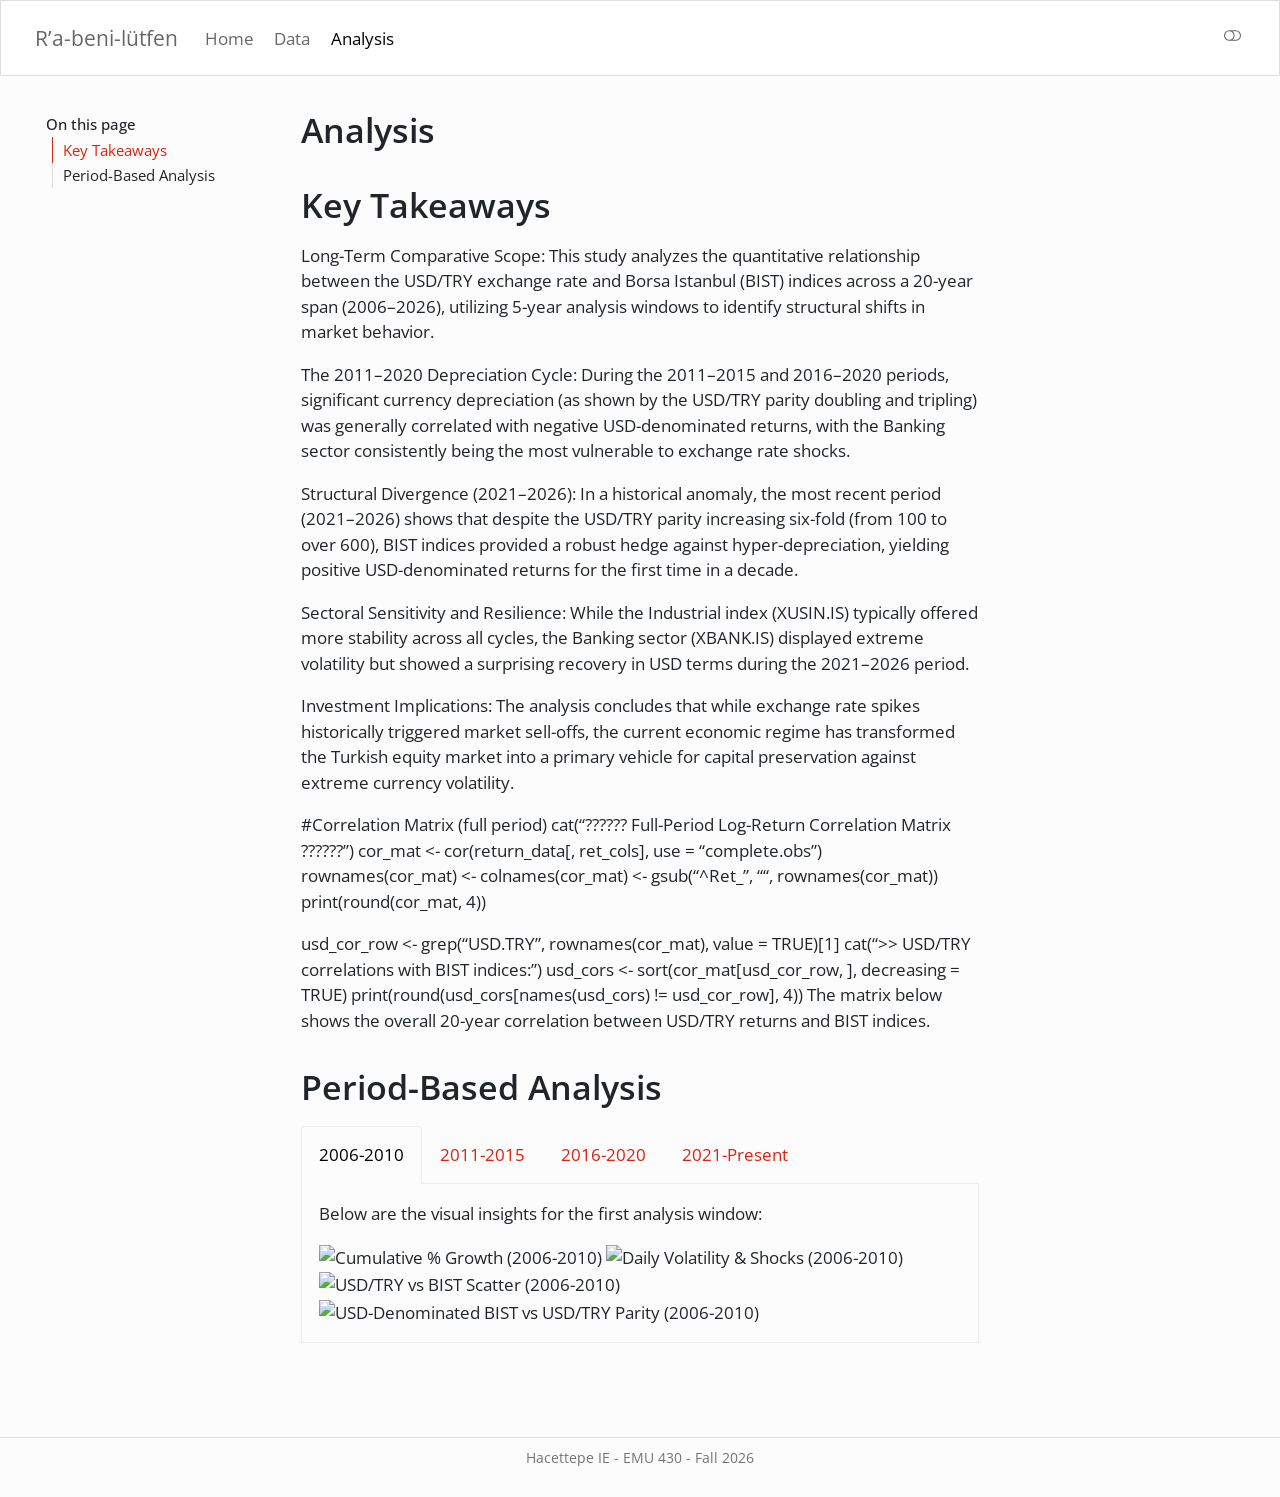
==== docs/analysis.html @ f3be480e "submit ." ====
<!DOCTYPE html>
<html xmlns="http://www.w3.org/1999/xhtml" lang="en" xml:lang="en"><head>

<meta charset="utf-8">
<meta name="generator" content="quarto-1.8.25">

<meta name="viewport" content="width=device-width, initial-scale=1.0, user-scalable=yes">


<title>Analysis – R’a-beni-lütfen</title>
<style>
code{white-space: pre-wrap;}
span.smallcaps{font-variant: small-caps;}
div.columns{display: flex; gap: min(4vw, 1.5em);}
div.column{flex: auto; overflow-x: auto;}
div.hanging-indent{margin-left: 1.5em; text-indent: -1.5em;}
ul.task-list{list-style: none;}
ul.task-list li input[type="checkbox"] {
  width: 0.8em;
  margin: 0 0.8em 0.2em -1em; /* quarto-specific, see https://github.com/quarto-dev/quarto-cli/issues/4556 */ 
  vertical-align: middle;
}
</style>


<script src="site_libs/quarto-nav/quarto-nav.js"></script>
<script src="site_libs/quarto-nav/headroom.min.js"></script>
<script src="site_libs/clipboard/clipboard.min.js"></script>
<script src="site_libs/quarto-search/autocomplete.umd.js"></script>
<script src="site_libs/quarto-search/fuse.min.js"></script>
<script src="site_libs/quarto-search/quarto-search.js"></script>
<meta name="quarto:offset" content="./">
<script src="site_libs/quarto-html/quarto.js" type="module"></script>
<script src="site_libs/quarto-html/tabsets/tabsets.js" type="module"></script>
<script src="site_libs/quarto-html/axe/axe-check.js" type="module"></script>
<script src="site_libs/quarto-html/popper.min.js"></script>
<script src="site_libs/quarto-html/tippy.umd.min.js"></script>
<script src="site_libs/quarto-html/anchor.min.js"></script>
<link href="site_libs/quarto-html/tippy.css" rel="stylesheet">
<link href="site_libs/quarto-html/quarto-syntax-highlighting-7b89279ff1a6dce999919e0e67d4d9ec.css" rel="stylesheet" class="quarto-color-scheme" id="quarto-text-highlighting-styles">
<link href="site_libs/quarto-html/quarto-syntax-highlighting-dark-707d8167ce6003fca903bfe2be84ab7f.css" rel="stylesheet" class="quarto-color-scheme quarto-color-alternate" id="quarto-text-highlighting-styles">
<link href="site_libs/quarto-html/quarto-syntax-highlighting-7b89279ff1a6dce999919e0e67d4d9ec.css" rel="stylesheet" class="quarto-color-scheme-extra" id="quarto-text-highlighting-styles">
<script src="site_libs/bootstrap/bootstrap.min.js"></script>
<link href="site_libs/bootstrap/bootstrap-icons.css" rel="stylesheet">
<link href="site_libs/bootstrap/bootstrap-efd550d059c3056e63f96aae7042573d.min.css" rel="stylesheet" append-hash="true" class="quarto-color-scheme" id="quarto-bootstrap" data-mode="light">
<link href="site_libs/bootstrap/bootstrap-dark-75ae4f7dcf7d7e516398785a81facc42.min.css" rel="stylesheet" append-hash="true" class="quarto-color-scheme quarto-color-alternate" id="quarto-bootstrap" data-mode="dark">
<link href="site_libs/bootstrap/bootstrap-efd550d059c3056e63f96aae7042573d.min.css" rel="stylesheet" append-hash="true" class="quarto-color-scheme-extra" id="quarto-bootstrap" data-mode="light">
<script id="quarto-search-options" type="application/json">{
  "location": "navbar",
  "copy-button": false,
  "collapse-after": 3,
  "panel-placement": "end",
  "type": "overlay",
  "limit": 50,
  "keyboard-shortcut": [
    "f",
    "/",
    "s"
  ],
  "show-item-context": false,
  "language": {
    "search-no-results-text": "No results",
    "search-matching-documents-text": "matching documents",
    "search-copy-link-title": "Copy link to search",
    "search-hide-matches-text": "Hide additional matches",
    "search-more-match-text": "more match in this document",
    "search-more-matches-text": "more matches in this document",
    "search-clear-button-title": "Clear",
    "search-text-placeholder": "",
    "search-detached-cancel-button-title": "Cancel",
    "search-submit-button-title": "Submit",
    "search-label": "Search"
  }
}</script>


<link rel="stylesheet" href="styles.css">
</head>

<body class="floating nav-fixed quarto-light"><script id="quarto-html-before-body" type="application/javascript">
    const toggleBodyColorMode = (bsSheetEl) => {
      const mode = bsSheetEl.getAttribute("data-mode");
      const bodyEl = window.document.querySelector("body");
      if (mode === "dark") {
        bodyEl.classList.add("quarto-dark");
        bodyEl.classList.remove("quarto-light");
      } else {
        bodyEl.classList.add("quarto-light");
        bodyEl.classList.remove("quarto-dark");
      }
    }
    const toggleBodyColorPrimary = () => {
      const bsSheetEl = window.document.querySelector("link#quarto-bootstrap:not([rel=disabled-stylesheet])");
      if (bsSheetEl) {
        toggleBodyColorMode(bsSheetEl);
      }
    }
    const setColorSchemeToggle = (alternate) => {
      const toggles = window.document.querySelectorAll('.quarto-color-scheme-toggle');
      for (let i=0; i < toggles.length; i++) {
        const toggle = toggles[i];
        if (toggle) {
          if (alternate) {
            toggle.classList.add("alternate");
          } else {
            toggle.classList.remove("alternate");
          }
        }
      }
    };
    const toggleColorMode = (alternate) => {
      // Switch the stylesheets
      const primaryStylesheets = window.document.querySelectorAll('link.quarto-color-scheme:not(.quarto-color-alternate)');
      const alternateStylesheets = window.document.querySelectorAll('link.quarto-color-scheme.quarto-color-alternate');
      manageTransitions('#quarto-margin-sidebar .nav-link', false);
      if (alternate) {
        // note: dark is layered on light, we don't disable primary!
        enableStylesheet(alternateStylesheets);
        for (const sheetNode of alternateStylesheets) {
          if (sheetNode.id === "quarto-bootstrap") {
            toggleBodyColorMode(sheetNode);
          }
        }
      } else {
        disableStylesheet(alternateStylesheets);
        enableStylesheet(primaryStylesheets)
        toggleBodyColorPrimary();
      }
      manageTransitions('#quarto-margin-sidebar .nav-link', true);
      // Switch the toggles
      setColorSchemeToggle(alternate)
      // Hack to workaround the fact that safari doesn't
      // properly recolor the scrollbar when toggling (#1455)
      if (navigator.userAgent.indexOf('Safari') > 0 && navigator.userAgent.indexOf('Chrome') == -1) {
        manageTransitions("body", false);
        window.scrollTo(0, 1);
        setTimeout(() => {
          window.scrollTo(0, 0);
          manageTransitions("body", true);
        }, 40);
      }
    }
    const disableStylesheet = (stylesheets) => {
      for (let i=0; i < stylesheets.length; i++) {
        const stylesheet = stylesheets[i];
        stylesheet.rel = 'disabled-stylesheet';
      }
    }
    const enableStylesheet = (stylesheets) => {
      for (let i=0; i < stylesheets.length; i++) {
        const stylesheet = stylesheets[i];
        if(stylesheet.rel !== 'stylesheet') { // for Chrome, which will still FOUC without this check
          stylesheet.rel = 'stylesheet';
        }
      }
    }
    const manageTransitions = (selector, allowTransitions) => {
      const els = window.document.querySelectorAll(selector);
      for (let i=0; i < els.length; i++) {
        const el = els[i];
        if (allowTransitions) {
          el.classList.remove('notransition');
        } else {
          el.classList.add('notransition');
        }
      }
    }
    const isFileUrl = () => {
      return window.location.protocol === 'file:';
    }
    const hasAlternateSentinel = () => {
      let styleSentinel = getColorSchemeSentinel();
      if (styleSentinel !== null) {
        return styleSentinel === "alternate";
      } else {
        return false;
      }
    }
    const setStyleSentinel = (alternate) => {
      const value = alternate ? "alternate" : "default";
      if (!isFileUrl()) {
        window.localStorage.setItem("quarto-color-scheme", value);
      } else {
        localAlternateSentinel = value;
      }
    }
    const getColorSchemeSentinel = () => {
      if (!isFileUrl()) {
        const storageValue = window.localStorage.getItem("quarto-color-scheme");
        return storageValue != null ? storageValue : localAlternateSentinel;
      } else {
        return localAlternateSentinel;
      }
    }
    const toggleGiscusIfUsed = (isAlternate, darkModeDefault) => {
      const baseTheme = document.querySelector('#giscus-base-theme')?.value ?? 'light';
      const alternateTheme = document.querySelector('#giscus-alt-theme')?.value ?? 'dark';
      let newTheme = '';
      if(authorPrefersDark) {
        newTheme = isAlternate ? baseTheme : alternateTheme;
      } else {
        newTheme = isAlternate ? alternateTheme : baseTheme;
      }
      const changeGiscusTheme = () => {
        // From: https://github.com/giscus/giscus/issues/336
        const sendMessage = (message) => {
          const iframe = document.querySelector('iframe.giscus-frame');
          if (!iframe) return;
          iframe.contentWindow.postMessage({ giscus: message }, 'https://giscus.app');
        }
        sendMessage({
          setConfig: {
            theme: newTheme
          }
        });
      }
      const isGiscussLoaded = window.document.querySelector('iframe.giscus-frame') !== null;
      if (isGiscussLoaded) {
        changeGiscusTheme();
      }
    };
    const authorPrefersDark = false;
    const darkModeDefault = authorPrefersDark;
      document.querySelector('link#quarto-text-highlighting-styles.quarto-color-scheme-extra').rel = 'disabled-stylesheet';
      document.querySelector('link#quarto-bootstrap.quarto-color-scheme-extra').rel = 'disabled-stylesheet';
    let localAlternateSentinel = darkModeDefault ? 'alternate' : 'default';
    // Dark / light mode switch
    window.quartoToggleColorScheme = () => {
      // Read the current dark / light value
      let toAlternate = !hasAlternateSentinel();
      toggleColorMode(toAlternate);
      setStyleSentinel(toAlternate);
      toggleGiscusIfUsed(toAlternate, darkModeDefault);
      window.dispatchEvent(new Event('resize'));
    };
    // Switch to dark mode if need be
    if (hasAlternateSentinel()) {
      toggleColorMode(true);
    } else {
      toggleColorMode(false);
    }
  </script>

<div id="quarto-search-results"></div>
  <header id="quarto-header" class="headroom fixed-top">
    <nav class="navbar navbar-expand-lg " data-bs-theme="dark">
      <div class="navbar-container container-fluid">
      <div class="navbar-brand-container mx-auto">
    <a href="./index.html" class="navbar-brand navbar-brand-logo">
    </a>
    <a class="navbar-brand" href="./index.html">
    <span class="navbar-title">R’a-beni-lütfen</span>
    </a>
  </div>
            <div id="quarto-search" class="" title="Search"></div>
          <button class="navbar-toggler" type="button" data-bs-toggle="collapse" data-bs-target="#navbarCollapse" aria-controls="navbarCollapse" role="menu" aria-expanded="false" aria-label="Toggle navigation" onclick="if (window.quartoToggleHeadroom) { window.quartoToggleHeadroom(); }">
  <span class="navbar-toggler-icon"></span>
</button>
          <div class="collapse navbar-collapse" id="navbarCollapse">
            <ul class="navbar-nav navbar-nav-scroll me-auto">
  <li class="nav-item">
    <a class="nav-link" href="./index.html"> 
<span class="menu-text">Home</span></a>
  </li>  
  <li class="nav-item">
    <a class="nav-link" href="./data.html"> 
<span class="menu-text">Data</span></a>
  </li>  
  <li class="nav-item">
    <a class="nav-link active" href="./analysis.html" aria-current="page"> 
<span class="menu-text">Analysis</span></a>
  </li>  
</ul>
          </div> <!-- /navcollapse -->
            <div class="quarto-navbar-tools">
    <a href="https://github.com/emu-hacettepe-analytics/emu430-fall2024-team-r-a-beni-lutfen" title="" class="quarto-navigation-tool px-1" aria-label=""><i class="bi bi-github"></i></a>
  <a href="" class="quarto-color-scheme-toggle quarto-navigation-tool  px-1" onclick="window.quartoToggleColorScheme(); return false;" title="Toggle dark mode"><i class="bi"></i></a>
</div>
      </div> <!-- /container-fluid -->
    </nav>
</header>
<!-- content -->
<div id="quarto-content" class="quarto-container page-columns page-rows-contents page-layout-article page-navbar">
<!-- sidebar -->
  <nav id="quarto-sidebar" class="sidebar collapse collapse-horizontal quarto-sidebar-collapse-item sidebar-navigation floating overflow-auto">
    <nav id="TOC" role="doc-toc" class="toc-active">
    <h2 id="toc-title">On this page</h2>
   
  <ul>
  <li><a href="#key-takeaways" id="toc-key-takeaways" class="nav-link active" data-scroll-target="#key-takeaways">Key Takeaways</a></li>
  <li><a href="#period-based-analysis" id="toc-period-based-analysis" class="nav-link" data-scroll-target="#period-based-analysis">Period-Based Analysis</a></li>
  </ul>
</nav>
</nav>
<div id="quarto-sidebar-glass" class="quarto-sidebar-collapse-item" data-bs-toggle="collapse" data-bs-target=".quarto-sidebar-collapse-item"></div>
<!-- margin-sidebar -->
    <div id="quarto-margin-sidebar" class="sidebar margin-sidebar zindex-bottom">
    </div>
<!-- main -->
<main class="content" id="quarto-document-content">


<header id="title-block-header" class="quarto-title-block default">
<div class="quarto-title">
<h1 class="title">Analysis</h1>
</div>



<div class="quarto-title-meta">

    
  
    
  </div>
  


</header>


<section id="key-takeaways" class="level1">
<h1>Key Takeaways</h1>
<p>Long-Term Comparative Scope: This study analyzes the quantitative relationship between the USD/TRY exchange rate and Borsa Istanbul (BIST) indices across a 20-year span (2006–2026), utilizing 5-year analysis windows to identify structural shifts in market behavior.</p>
<p>The 2011–2020 Depreciation Cycle: During the 2011–2015 and 2016–2020 periods, significant currency depreciation (as shown by the USD/TRY parity doubling and tripling) was generally correlated with negative USD-denominated returns, with the Banking sector consistently being the most vulnerable to exchange rate shocks.</p>
<p>Structural Divergence (2021–2026): In a historical anomaly, the most recent period (2021–2026) shows that despite the USD/TRY parity increasing six-fold (from 100 to over 600), BIST indices provided a robust hedge against hyper-depreciation, yielding positive USD-denominated returns for the first time in a decade.</p>
<p>Sectoral Sensitivity and Resilience: While the Industrial index (XUSIN.IS) typically offered more stability across all cycles, the Banking sector (XBANK.IS) displayed extreme volatility but showed a surprising recovery in USD terms during the 2021–2026 period.</p>
<p>Investment Implications: The analysis concludes that while exchange rate spikes historically triggered market sell-offs, the current economic regime has transformed the Turkish equity market into a primary vehicle for capital preservation against extreme currency volatility.</p>
<p>#Correlation Matrix (full period) cat(“?????? Full-Period Log-Return Correlation Matrix ??????”) cor_mat &lt;- cor(return_data[, ret_cols], use = “complete.obs”) rownames(cor_mat) &lt;- colnames(cor_mat) &lt;- gsub(“^Ret_”, ““, rownames(cor_mat)) print(round(cor_mat, 4))</p>
<p>usd_cor_row &lt;- grep(“USD.TRY”, rownames(cor_mat), value = TRUE)[1] cat(“&gt;&gt; USD/TRY correlations with BIST indices:”) usd_cors &lt;- sort(cor_mat[usd_cor_row, ], decreasing = TRUE) print(round(usd_cors[names(usd_cors) != usd_cor_row], 4)) The matrix below shows the overall 20-year correlation between USD/TRY returns and BIST indices.</p>
</section>
<section id="period-based-analysis" class="level1">
<h1>Period-Based Analysis</h1>
<div class="tabset-margin-container"></div><div class="panel-tabset">
<ul class="nav nav-tabs" role="tablist"><li class="nav-item" role="presentation"><a class="nav-link active" id="tabset-1-1-tab" data-bs-toggle="tab" data-bs-target="#tabset-1-1" role="tab" aria-controls="tabset-1-1" aria-selected="true" href="">2006-2010</a></li><li class="nav-item" role="presentation"><a class="nav-link" id="tabset-1-2-tab" data-bs-toggle="tab" data-bs-target="#tabset-1-2" role="tab" aria-controls="tabset-1-2" aria-selected="false" href="">2011-2015</a></li><li class="nav-item" role="presentation"><a class="nav-link" id="tabset-1-3-tab" data-bs-toggle="tab" data-bs-target="#tabset-1-3" role="tab" aria-controls="tabset-1-3" aria-selected="false" href="">2016-2020</a></li><li class="nav-item" role="presentation"><a class="nav-link" id="tabset-1-4-tab" data-bs-toggle="tab" data-bs-target="#tabset-1-4" role="tab" aria-controls="tabset-1-4" aria-selected="false" href="">2021-Present</a></li></ul>
<div class="tab-content">
<div id="tabset-1-1" class="tab-pane active" role="tabpanel" aria-labelledby="tabset-1-1-tab">
<p>Below are the visual insights for the first analysis window:</p>
<p><img src="grafik1.png" class="img-fluid" alt="Cumulative % Growth (2006-2010)"> <img src="grafik2.png" class="img-fluid" alt="Daily Volatility &amp; Shocks (2006-2010)"> <img src="grafik3.png" class="img-fluid" alt="USD/TRY vs BIST Scatter (2006-2010)"> <img src="grafik4.png" class="img-fluid" alt="USD-Denominated BIST vs USD/TRY Parity (2006-2010)"></p>
</div>
<div id="tabset-1-2" class="tab-pane" role="tabpanel" aria-labelledby="tabset-1-2-tab">
<p>Analysis of the second 5-year period:</p>
<p><img src="grafik5.png" class="img-fluid" alt="Cumulative % Growth (2011-2015)"> <img src="grafik6.png" class="img-fluid" alt="Daily Volatility &amp; Shocks (2011-2015)"> <img src="grafik7.png" class="img-fluid" alt="USD/TRY vs BIST Scatter (2011-2015)"> <img src="grafik8.png" class="img-fluid" alt="USD-Denominated BIST vs USD/TRY Parity (2011-2015)"></p>
</div>
<div id="tabset-1-3" class="tab-pane" role="tabpanel" aria-labelledby="tabset-1-3-tab">
<p>Market dynamics during the currency shocks of late 2010s:</p>
<p><img src="grafik9.png" class="img-fluid" alt="Cumulative % Growth (2016-2020)"> <img src="grafik10.png" class="img-fluid" alt="Daily Volatility &amp; Shocks (2016-2020)"> <img src="grafik11.png" class="img-fluid" alt="USD/TRY vs BIST Scatter (2016-2020)"> <img src="grafik12.png" class="img-fluid" alt="USD-Denominated BIST vs USD/TRY Parity (2016-2020)"></p>
</div>
<div id="tabset-1-4" class="tab-pane" role="tabpanel" aria-labelledby="tabset-1-4-tab">
<p>Recent structural shifts and capital preservation trends:</p>
<p><img src="grafik13.png" class="img-fluid" alt="Cumulative % Growth (2021-2026)"> <img src="grafik14.png" class="img-fluid" alt="Daily Volatility &amp; Shocks (2021-2026)"> <img src="grafik15.png" class="img-fluid" alt="USD/TRY vs BIST Scatter (2021-2026)"> <img src="grafik16.png" class="img-fluid" alt="USD-Denominated BIST vs USD/TRY Parity (2021-2026)"></p>
</div>
</div>
</div>


</section>

<a onclick="window.scrollTo(0, 0); return false;" role="button" id="quarto-back-to-top"><i class="bi bi-arrow-up"></i> Back to top</a></main> <!-- /main -->
<script id="quarto-html-after-body" type="application/javascript">
  window.document.addEventListener("DOMContentLoaded", function (event) {
    // Ensure there is a toggle, if there isn't float one in the top right
    if (window.document.querySelector('.quarto-color-scheme-toggle') === null) {
      const a = window.document.createElement('a');
      a.classList.add('top-right');
      a.classList.add('quarto-color-scheme-toggle');
      a.href = "";
      a.onclick = function() { try { window.quartoToggleColorScheme(); } catch {} return false; };
      const i = window.document.createElement("i");
      i.classList.add('bi');
      a.appendChild(i);
      window.document.body.appendChild(a);
    }
    setColorSchemeToggle(hasAlternateSentinel())
    const icon = "";
    const anchorJS = new window.AnchorJS();
    anchorJS.options = {
      placement: 'right',
      icon: icon
    };
    anchorJS.add('.anchored');
    const isCodeAnnotation = (el) => {
      for (const clz of el.classList) {
        if (clz.startsWith('code-annotation-')) {                     
          return true;
        }
      }
      return false;
    }
    const onCopySuccess = function(e) {
      // button target
      const button = e.trigger;
      // don't keep focus
      button.blur();
      // flash "checked"
      button.classList.add('code-copy-button-checked');
      var currentTitle = button.getAttribute("title");
      button.setAttribute("title", "Copied!");
      let tooltip;
      if (window.bootstrap) {
        button.setAttribute("data-bs-toggle", "tooltip");
        button.setAttribute("data-bs-placement", "left");
        button.setAttribute("data-bs-title", "Copied!");
        tooltip = new bootstrap.Tooltip(button, 
          { trigger: "manual", 
            customClass: "code-copy-button-tooltip",
            offset: [0, -8]});
        tooltip.show();    
      }
      setTimeout(function() {
        if (tooltip) {
          tooltip.hide();
          button.removeAttribute("data-bs-title");
          button.removeAttribute("data-bs-toggle");
          button.removeAttribute("data-bs-placement");
        }
        button.setAttribute("title", currentTitle);
        button.classList.remove('code-copy-button-checked');
      }, 1000);
      // clear code selection
      e.clearSelection();
    }
    const getTextToCopy = function(trigger) {
      const outerScaffold = trigger.parentElement.cloneNode(true);
      const codeEl = outerScaffold.querySelector('code');
      for (const childEl of codeEl.children) {
        if (isCodeAnnotation(childEl)) {
          childEl.remove();
        }
      }
      return codeEl.innerText;
    }
    const clipboard = new window.ClipboardJS('.code-copy-button:not([data-in-quarto-modal])', {
      text: getTextToCopy
    });
    clipboard.on('success', onCopySuccess);
    if (window.document.getElementById('quarto-embedded-source-code-modal')) {
      const clipboardModal = new window.ClipboardJS('.code-copy-button[data-in-quarto-modal]', {
        text: getTextToCopy,
        container: window.document.getElementById('quarto-embedded-source-code-modal')
      });
      clipboardModal.on('success', onCopySuccess);
    }
      var localhostRegex = new RegExp(/^(?:http|https):\/\/localhost\:?[0-9]*\//);
      var mailtoRegex = new RegExp(/^mailto:/);
        var filterRegex = new RegExp('/' + window.location.host + '/');
      var isInternal = (href) => {
          return filterRegex.test(href) || localhostRegex.test(href) || mailtoRegex.test(href);
      }
      // Inspect non-navigation links and adorn them if external
     var links = window.document.querySelectorAll('a[href]:not(.nav-link):not(.navbar-brand):not(.toc-action):not(.sidebar-link):not(.sidebar-item-toggle):not(.pagination-link):not(.no-external):not([aria-hidden]):not(.dropdown-item):not(.quarto-navigation-tool):not(.about-link)');
      for (var i=0; i<links.length; i++) {
        const link = links[i];
        if (!isInternal(link.href)) {
          // undo the damage that might have been done by quarto-nav.js in the case of
          // links that we want to consider external
          if (link.dataset.originalHref !== undefined) {
            link.href = link.dataset.originalHref;
          }
        }
      }
    function tippyHover(el, contentFn, onTriggerFn, onUntriggerFn) {
      const config = {
        allowHTML: true,
        maxWidth: 500,
        delay: 100,
        arrow: false,
        appendTo: function(el) {
            return el.parentElement;
        },
        interactive: true,
        interactiveBorder: 10,
        theme: 'quarto',
        placement: 'bottom-start',
      };
      if (contentFn) {
        config.content = contentFn;
      }
      if (onTriggerFn) {
        config.onTrigger = onTriggerFn;
      }
      if (onUntriggerFn) {
        config.onUntrigger = onUntriggerFn;
      }
      window.tippy(el, config); 
    }
    const noterefs = window.document.querySelectorAll('a[role="doc-noteref"]');
    for (var i=0; i<noterefs.length; i++) {
      const ref = noterefs[i];
      tippyHover(ref, function() {
        // use id or data attribute instead here
        let href = ref.getAttribute('data-footnote-href') || ref.getAttribute('href');
        try { href = new URL(href).hash; } catch {}
        const id = href.replace(/^#\/?/, "");
        const note = window.document.getElementById(id);
        if (note) {
          return note.innerHTML;
        } else {
          return "";
        }
      });
    }
    const xrefs = window.document.querySelectorAll('a.quarto-xref');
    const processXRef = (id, note) => {
      // Strip column container classes
      const stripColumnClz = (el) => {
        el.classList.remove("page-full", "page-columns");
        if (el.children) {
          for (const child of el.children) {
            stripColumnClz(child);
          }
        }
      }
      stripColumnClz(note)
      if (id === null || id.startsWith('sec-')) {
        // Special case sections, only their first couple elements
        const container = document.createElement("div");
        if (note.children && note.children.length > 2) {
          container.appendChild(note.children[0].cloneNode(true));
          for (let i = 1; i < note.children.length; i++) {
            const child = note.children[i];
            if (child.tagName === "P" && child.innerText === "") {
              continue;
            } else {
              container.appendChild(child.cloneNode(true));
              break;
            }
          }
          if (window.Quarto?.typesetMath) {
            window.Quarto.typesetMath(container);
          }
          return container.innerHTML
        } else {
          if (window.Quarto?.typesetMath) {
            window.Quarto.typesetMath(note);
          }
          return note.innerHTML;
        }
      } else {
        // Remove any anchor links if they are present
        const anchorLink = note.querySelector('a.anchorjs-link');
        if (anchorLink) {
          anchorLink.remove();
        }
        if (window.Quarto?.typesetMath) {
          window.Quarto.typesetMath(note);
        }
        if (note.classList.contains("callout")) {
          return note.outerHTML;
        } else {
          return note.innerHTML;
        }
      }
    }
    for (var i=0; i<xrefs.length; i++) {
      const xref = xrefs[i];
      tippyHover(xref, undefined, function(instance) {
        instance.disable();
        let url = xref.getAttribute('href');
        let hash = undefined; 
        if (url.startsWith('#')) {
          hash = url;
        } else {
          try { hash = new URL(url).hash; } catch {}
        }
        if (hash) {
          const id = hash.replace(/^#\/?/, "");
          const note = window.document.getElementById(id);
          if (note !== null) {
            try {
              const html = processXRef(id, note.cloneNode(true));
              instance.setContent(html);
            } finally {
              instance.enable();
              instance.show();
            }
          } else {
            // See if we can fetch this
            fetch(url.split('#')[0])
            .then(res => res.text())
            .then(html => {
              const parser = new DOMParser();
              const htmlDoc = parser.parseFromString(html, "text/html");
              const note = htmlDoc.getElementById(id);
              if (note !== null) {
                const html = processXRef(id, note);
                instance.setContent(html);
              } 
            }).finally(() => {
              instance.enable();
              instance.show();
            });
          }
        } else {
          // See if we can fetch a full url (with no hash to target)
          // This is a special case and we should probably do some content thinning / targeting
          fetch(url)
          .then(res => res.text())
          .then(html => {
            const parser = new DOMParser();
            const htmlDoc = parser.parseFromString(html, "text/html");
            const note = htmlDoc.querySelector('main.content');
            if (note !== null) {
              // This should only happen for chapter cross references
              // (since there is no id in the URL)
              // remove the first header
              if (note.children.length > 0 && note.children[0].tagName === "HEADER") {
                note.children[0].remove();
              }
              const html = processXRef(null, note);
              instance.setContent(html);
            } 
          }).finally(() => {
            instance.enable();
            instance.show();
          });
        }
      }, function(instance) {
      });
    }
        let selectedAnnoteEl;
        const selectorForAnnotation = ( cell, annotation) => {
          let cellAttr = 'data-code-cell="' + cell + '"';
          let lineAttr = 'data-code-annotation="' +  annotation + '"';
          const selector = 'span[' + cellAttr + '][' + lineAttr + ']';
          return selector;
        }
        const selectCodeLines = (annoteEl) => {
          const doc = window.document;
          const targetCell = annoteEl.getAttribute("data-target-cell");
          const targetAnnotation = annoteEl.getAttribute("data-target-annotation");
          const annoteSpan = window.document.querySelector(selectorForAnnotation(targetCell, targetAnnotation));
          const lines = annoteSpan.getAttribute("data-code-lines").split(",");
          const lineIds = lines.map((line) => {
            return targetCell + "-" + line;
          })
          let top = null;
          let height = null;
          let parent = null;
          if (lineIds.length > 0) {
              //compute the position of the single el (top and bottom and make a div)
              const el = window.document.getElementById(lineIds[0]);
              top = el.offsetTop;
              height = el.offsetHeight;
              parent = el.parentElement.parentElement;
            if (lineIds.length > 1) {
              const lastEl = window.document.getElementById(lineIds[lineIds.length - 1]);
              const bottom = lastEl.offsetTop + lastEl.offsetHeight;
              height = bottom - top;
            }
            if (top !== null && height !== null && parent !== null) {
              // cook up a div (if necessary) and position it 
              let div = window.document.getElementById("code-annotation-line-highlight");
              if (div === null) {
                div = window.document.createElement("div");
                div.setAttribute("id", "code-annotation-line-highlight");
                div.style.position = 'absolute';
                parent.appendChild(div);
              }
              div.style.top = top - 2 + "px";
              div.style.height = height + 4 + "px";
              div.style.left = 0;
              let gutterDiv = window.document.getElementById("code-annotation-line-highlight-gutter");
              if (gutterDiv === null) {
                gutterDiv = window.document.createElement("div");
                gutterDiv.setAttribute("id", "code-annotation-line-highlight-gutter");
                gutterDiv.style.position = 'absolute';
                const codeCell = window.document.getElementById(targetCell);
                const gutter = codeCell.querySelector('.code-annotation-gutter');
                gutter.appendChild(gutterDiv);
              }
              gutterDiv.style.top = top - 2 + "px";
              gutterDiv.style.height = height + 4 + "px";
            }
            selectedAnnoteEl = annoteEl;
          }
        };
        const unselectCodeLines = () => {
          const elementsIds = ["code-annotation-line-highlight", "code-annotation-line-highlight-gutter"];
          elementsIds.forEach((elId) => {
            const div = window.document.getElementById(elId);
            if (div) {
              div.remove();
            }
          });
          selectedAnnoteEl = undefined;
        };
          // Handle positioning of the toggle
      window.addEventListener(
        "resize",
        throttle(() => {
          elRect = undefined;
          if (selectedAnnoteEl) {
            selectCodeLines(selectedAnnoteEl);
          }
        }, 10)
      );
      function throttle(fn, ms) {
      let throttle = false;
      let timer;
        return (...args) => {
          if(!throttle) { // first call gets through
              fn.apply(this, args);
              throttle = true;
          } else { // all the others get throttled
              if(timer) clearTimeout(timer); // cancel #2
              timer = setTimeout(() => {
                fn.apply(this, args);
                timer = throttle = false;
              }, ms);
          }
        };
      }
        // Attach click handler to the DT
        const annoteDls = window.document.querySelectorAll('dt[data-target-cell]');
        for (const annoteDlNode of annoteDls) {
          annoteDlNode.addEventListener('click', (event) => {
            const clickedEl = event.target;
            if (clickedEl !== selectedAnnoteEl) {
              unselectCodeLines();
              const activeEl = window.document.querySelector('dt[data-target-cell].code-annotation-active');
              if (activeEl) {
                activeEl.classList.remove('code-annotation-active');
              }
              selectCodeLines(clickedEl);
              clickedEl.classList.add('code-annotation-active');
            } else {
              // Unselect the line
              unselectCodeLines();
              clickedEl.classList.remove('code-annotation-active');
            }
          });
        }
    const findCites = (el) => {
      const parentEl = el.parentElement;
      if (parentEl) {
        const cites = parentEl.dataset.cites;
        if (cites) {
          return {
            el,
            cites: cites.split(' ')
          };
        } else {
          return findCites(el.parentElement)
        }
      } else {
        return undefined;
      }
    };
    var bibliorefs = window.document.querySelectorAll('a[role="doc-biblioref"]');
    for (var i=0; i<bibliorefs.length; i++) {
      const ref = bibliorefs[i];
      const citeInfo = findCites(ref);
      if (citeInfo) {
        tippyHover(citeInfo.el, function() {
          var popup = window.document.createElement('div');
          citeInfo.cites.forEach(function(cite) {
            var citeDiv = window.document.createElement('div');
            citeDiv.classList.add('hanging-indent');
            citeDiv.classList.add('csl-entry');
            var biblioDiv = window.document.getElementById('ref-' + cite);
            if (biblioDiv) {
              citeDiv.innerHTML = biblioDiv.innerHTML;
            }
            popup.appendChild(citeDiv);
          });
          return popup.innerHTML;
        });
      }
    }
  });
  </script>
</div> <!-- /content -->
<footer class="footer">
  <div class="nav-footer">
    <div class="nav-footer-left">
      &nbsp;
    </div>   
    <div class="nav-footer-center">
<p>Hacettepe IE - EMU 430 - Fall 2026</p>
</div>
    <div class="nav-footer-right">
      &nbsp;
    </div>
  </div>
</footer>




</body></html>
---- docs/site_libs/quarto-html/quarto-syntax-highlighting-7b89279ff1a6dce999919e0e67d4d9ec.css ----
/* quarto syntax highlight colors */
:root {
  --quarto-hl-ot-color: #003B4F;
  --quarto-hl-at-color: #657422;
  --quarto-hl-ss-color: #20794D;
  --quarto-hl-an-color: #5E5E5E;
  --quarto-hl-fu-color: #4758AB;
  --quarto-hl-st-color: #20794D;
  --quarto-hl-cf-color: #003B4F;
  --quarto-hl-op-color: #5E5E5E;
  --quarto-hl-er-color: #AD0000;
  --quarto-hl-bn-color: #AD0000;
  --quarto-hl-al-color: #AD0000;
  --quarto-hl-va-color: #111111;
  --quarto-hl-bu-color: inherit;
  --quarto-hl-ex-color: inherit;
  --quarto-hl-pp-color: #AD0000;
  --quarto-hl-in-color: #5E5E5E;
  --quarto-hl-vs-color: #20794D;
  --quarto-hl-wa-color: #5E5E5E;
  --quarto-hl-do-color: #5E5E5E;
  --quarto-hl-im-color: #00769E;
  --quarto-hl-ch-color: #20794D;
  --quarto-hl-dt-color: #AD0000;
  --quarto-hl-fl-color: #AD0000;
  --quarto-hl-co-color: #5E5E5E;
  --quarto-hl-cv-color: #5E5E5E;
  --quarto-hl-cn-color: #8f5902;
  --quarto-hl-sc-color: #5E5E5E;
  --quarto-hl-dv-color: #AD0000;
  --quarto-hl-kw-color: #003B4F;
}

/* other quarto variables */
:root {
  --quarto-font-monospace: SFMono-Regular, Menlo, Monaco, Consolas, "Liberation Mono", "Courier New", monospace;
}

/* syntax highlight based on Pandoc's rules */
pre > code.sourceCode > span {
  color: #003B4F;
}

code.sourceCode > span {
  color: #003B4F;
}

div.sourceCode,
div.sourceCode pre.sourceCode {
  color: #003B4F;
}

/* Normal */
code span {
  color: #003B4F;
}

/* Alert */
code span.al {
  color: #AD0000;
  font-style: inherit;
}

/* Annotation */
code span.an {
  color: #5E5E5E;
  font-style: inherit;
}

/* Attribute */
code span.at {
  color: #657422;
  font-style: inherit;
}

/* BaseN */
code span.bn {
  color: #AD0000;
  font-style: inherit;
}

/* BuiltIn */
code span.bu {
  font-style: inherit;
}

/* ControlFlow */
code span.cf {
  color: #003B4F;
  font-weight: bold;
  font-style: inherit;
}

/* Char */
code span.ch {
  color: #20794D;
  font-style: inherit;
}

/* Constant */
code span.cn {
  color: #8f5902;
  font-style: inherit;
}

/* Comment */
code span.co {
  color: #5E5E5E;
  font-style: inherit;
}

/* CommentVar */
code span.cv {
  color: #5E5E5E;
  font-style: italic;
}

/* Documentation */
code span.do {
  color: #5E5E5E;
  font-style: italic;
}

/* DataType */
code span.dt {
  color: #AD0000;
  font-style: inherit;
}

/* DecVal */
code span.dv {
  color: #AD0000;
  font-style: inherit;
}

/* Error */
code span.er {
  color: #AD0000;
  font-style: inherit;
}

/* Extension */
code span.ex {
  font-style: inherit;
}

/* Float */
code span.fl {
  color: #AD0000;
  font-style: inherit;
}

/* Function */
code span.fu {
  color: #4758AB;
  font-style: inherit;
}

/* Import */
code span.im {
  color: #00769E;
  font-style: inherit;
}

/* Information */
code span.in {
  color: #5E5E5E;
  font-style: inherit;
}

/* Keyword */
code span.kw {
  color: #003B4F;
  font-weight: bold;
  font-style: inherit;
}

/* Operator */
code span.op {
  color: #5E5E5E;
  font-style: inherit;
}

/* Other */
code span.ot {
  color: #003B4F;
  font-style: inherit;
}

/* Preprocessor */
code span.pp {
  color: #AD0000;
  font-style: inherit;
}

/* SpecialChar */
code span.sc {
  color: #5E5E5E;
  font-style: inherit;
}

/* SpecialString */
code span.ss {
  color: #20794D;
  font-style: inherit;
}

/* String */
code span.st {
  color: #20794D;
  font-style: inherit;
}

/* Variable */
code span.va {
  color: #111111;
  font-style: inherit;
}

/* VerbatimString */
code span.vs {
  color: #20794D;
  font-style: inherit;
}

/* Warning */
code span.wa {
  color: #5E5E5E;
  font-style: italic;
}

.prevent-inlining {
  content: "</";
}

/*# sourceMappingURL=3944bc705cfaf4c80e56f77c5205168a.css.map */
---- docs/site_libs/quarto-html/quarto-syntax-highlighting-dark-707d8167ce6003fca903bfe2be84ab7f.css ----
/* quarto syntax highlight colors */
:root {
  --quarto-hl-al-color: #f07178;
  --quarto-hl-an-color: #d4d0ab;
  --quarto-hl-at-color: #00e0e0;
  --quarto-hl-bn-color: #d4d0ab;
  --quarto-hl-bu-color: #abe338;
  --quarto-hl-ch-color: #abe338;
  --quarto-hl-co-color: #f8f8f2;
  --quarto-hl-cv-color: #ffd700;
  --quarto-hl-cn-color: #ffd700;
  --quarto-hl-cf-color: #ffa07a;
  --quarto-hl-dt-color: #ffa07a;
  --quarto-hl-dv-color: #d4d0ab;
  --quarto-hl-do-color: #f8f8f2;
  --quarto-hl-er-color: #f07178;
  --quarto-hl-ex-color: #00e0e0;
  --quarto-hl-fl-color: #d4d0ab;
  --quarto-hl-fu-color: #ffa07a;
  --quarto-hl-im-color: #abe338;
  --quarto-hl-in-color: #d4d0ab;
  --quarto-hl-kw-color: #ffa07a;
  --quarto-hl-op-color: #ffa07a;
  --quarto-hl-ot-color: #00e0e0;
  --quarto-hl-pp-color: #dcc6e0;
  --quarto-hl-re-color: #00e0e0;
  --quarto-hl-sc-color: #abe338;
  --quarto-hl-ss-color: #abe338;
  --quarto-hl-st-color: #abe338;
  --quarto-hl-va-color: #00e0e0;
  --quarto-hl-vs-color: #abe338;
  --quarto-hl-wa-color: #dcc6e0;
}

/* other quarto variables */
:root {
  --quarto-font-monospace: SFMono-Regular, Menlo, Monaco, Consolas, "Liberation Mono", "Courier New", monospace;
}

/* syntax highlight based on Pandoc's rules */
pre > code.sourceCode > span {
  color: #f8f8f2;
}

code.sourceCode > span {
  color: #f8f8f2;
}

div.sourceCode,
div.sourceCode pre.sourceCode {
  color: #f8f8f2;
}

/* Normal */
code span {
  color: #f8f8f2;
}

/* Alert */
code span.al {
  color: #f07178;
}

/* Annotation */
code span.an {
  color: #d4d0ab;
}

/* Attribute */
code span.at {
  color: #00e0e0;
}

/* BaseN */
code span.bn {
  color: #d4d0ab;
}

/* BuiltIn */
code span.bu {
  color: #abe338;
}

/* ControlFlow */
code span.cf {
  font-weight: bold;
  color: #ffa07a;
}

/* Char */
code span.ch {
  color: #abe338;
}

/* Constant */
code span.cn {
  color: #ffd700;
}

/* Comment */
code span.co {
  font-style: italic;
  color: #f8f8f2;
}

/* CommentVar */
code span.cv {
  color: #ffd700;
}

/* Documentation */
code span.do {
  color: #f8f8f2;
}

/* DataType */
code span.dt {
  color: #ffa07a;
}

/* DecVal */
code span.dv {
  color: #d4d0ab;
}

/* Error */
code span.er {
  color: #f07178;
  text-decoration: underline;
}

/* Extension */
code span.ex {
  font-weight: bold;
  color: #00e0e0;
}

/* Float */
code span.fl {
  color: #d4d0ab;
}

/* Function */
code span.fu {
  color: #ffa07a;
}

/* Import */
code span.im {
  color: #abe338;
}

/* Information */
code span.in {
  color: #d4d0ab;
}

/* Keyword */
code span.kw {
  font-weight: bold;
  color: #ffa07a;
}

/* Operator */
code span.op {
  color: #ffa07a;
}

/* Other */
code span.ot {
  color: #00e0e0;
}

/* Preprocessor */
code span.pp {
  color: #dcc6e0;
}

/* RegionMarker */
code span.re {
  background-color: #f8f8f2;
  color: #00e0e0;
}

/* SpecialChar */
code span.sc {
  color: #abe338;
}

/* SpecialString */
code span.ss {
  color: #abe338;
}

/* String */
code span.st {
  color: #abe338;
}

/* Variable */
code span.va {
  color: #00e0e0;
}

/* VerbatimString */
code span.vs {
  color: #abe338;
}

/* Warning */
code span.wa {
  color: #dcc6e0;
}

.prevent-inlining {
  content: "</";
}

/*# sourceMappingURL=f5ab3bb6f5ded8da9f12dd3a91d3da26.css.map */
---- docs/site_libs/quarto-html/quarto-syntax-highlighting-7b89279ff1a6dce999919e0e67d4d9ec.css ----
/* quarto syntax highlight colors */
:root {
  --quarto-hl-ot-color: #003B4F;
  --quarto-hl-at-color: #657422;
  --quarto-hl-ss-color: #20794D;
  --quarto-hl-an-color: #5E5E5E;
  --quarto-hl-fu-color: #4758AB;
  --quarto-hl-st-color: #20794D;
  --quarto-hl-cf-color: #003B4F;
  --quarto-hl-op-color: #5E5E5E;
  --quarto-hl-er-color: #AD0000;
  --quarto-hl-bn-color: #AD0000;
  --quarto-hl-al-color: #AD0000;
  --quarto-hl-va-color: #111111;
  --quarto-hl-bu-color: inherit;
  --quarto-hl-ex-color: inherit;
  --quarto-hl-pp-color: #AD0000;
  --quarto-hl-in-color: #5E5E5E;
  --quarto-hl-vs-color: #20794D;
  --quarto-hl-wa-color: #5E5E5E;
  --quarto-hl-do-color: #5E5E5E;
  --quarto-hl-im-color: #00769E;
  --quarto-hl-ch-color: #20794D;
  --quarto-hl-dt-color: #AD0000;
  --quarto-hl-fl-color: #AD0000;
  --quarto-hl-co-color: #5E5E5E;
  --quarto-hl-cv-color: #5E5E5E;
  --quarto-hl-cn-color: #8f5902;
  --quarto-hl-sc-color: #5E5E5E;
  --quarto-hl-dv-color: #AD0000;
  --quarto-hl-kw-color: #003B4F;
}

/* other quarto variables */
:root {
  --quarto-font-monospace: SFMono-Regular, Menlo, Monaco, Consolas, "Liberation Mono", "Courier New", monospace;
}

/* syntax highlight based on Pandoc's rules */
pre > code.sourceCode > span {
  color: #003B4F;
}

code.sourceCode > span {
  color: #003B4F;
}

div.sourceCode,
div.sourceCode pre.sourceCode {
  color: #003B4F;
}

/* Normal */
code span {
  color: #003B4F;
}

/* Alert */
code span.al {
  color: #AD0000;
  font-style: inherit;
}

/* Annotation */
code span.an {
  color: #5E5E5E;
  font-style: inherit;
}

/* Attribute */
code span.at {
  color: #657422;
  font-style: inherit;
}

/* BaseN */
code span.bn {
  color: #AD0000;
  font-style: inherit;
}

/* BuiltIn */
code span.bu {
  font-style: inherit;
}

/* ControlFlow */
code span.cf {
  color: #003B4F;
  font-weight: bold;
  font-style: inherit;
}

/* Char */
code span.ch {
  color: #20794D;
  font-style: inherit;
}

/* Constant */
code span.cn {
  color: #8f5902;
  font-style: inherit;
}

/* Comment */
code span.co {
  color: #5E5E5E;
  font-style: inherit;
}

/* CommentVar */
code span.cv {
  color: #5E5E5E;
  font-style: italic;
}

/* Documentation */
code span.do {
  color: #5E5E5E;
  font-style: italic;
}

/* DataType */
code span.dt {
  color: #AD0000;
  font-style: inherit;
}

/* DecVal */
code span.dv {
  color: #AD0000;
  font-style: inherit;
}

/* Error */
code span.er {
  color: #AD0000;
  font-style: inherit;
}

/* Extension */
code span.ex {
  font-style: inherit;
}

/* Float */
code span.fl {
  color: #AD0000;
  font-style: inherit;
}

/* Function */
code span.fu {
  color: #4758AB;
  font-style: inherit;
}

/* Import */
code span.im {
  color: #00769E;
  font-style: inherit;
}

/* Information */
code span.in {
  color: #5E5E5E;
  font-style: inherit;
}

/* Keyword */
code span.kw {
  color: #003B4F;
  font-weight: bold;
  font-style: inherit;
}

/* Operator */
code span.op {
  color: #5E5E5E;
  font-style: inherit;
}

/* Other */
code span.ot {
  color: #003B4F;
  font-style: inherit;
}

/* Preprocessor */
code span.pp {
  color: #AD0000;
  font-style: inherit;
}

/* SpecialChar */
code span.sc {
  color: #5E5E5E;
  font-style: inherit;
}

/* SpecialString */
code span.ss {
  color: #20794D;
  font-style: inherit;
}

/* String */
code span.st {
  color: #20794D;
  font-style: inherit;
}

/* Variable */
code span.va {
  color: #111111;
  font-style: inherit;
}

/* VerbatimString */
code span.vs {
  color: #20794D;
  font-style: inherit;
}

/* Warning */
code span.wa {
  color: #5E5E5E;
  font-style: italic;
}

.prevent-inlining {
  content: "</";
}

/*# sourceMappingURL=3944bc705cfaf4c80e56f77c5205168a.css.map */
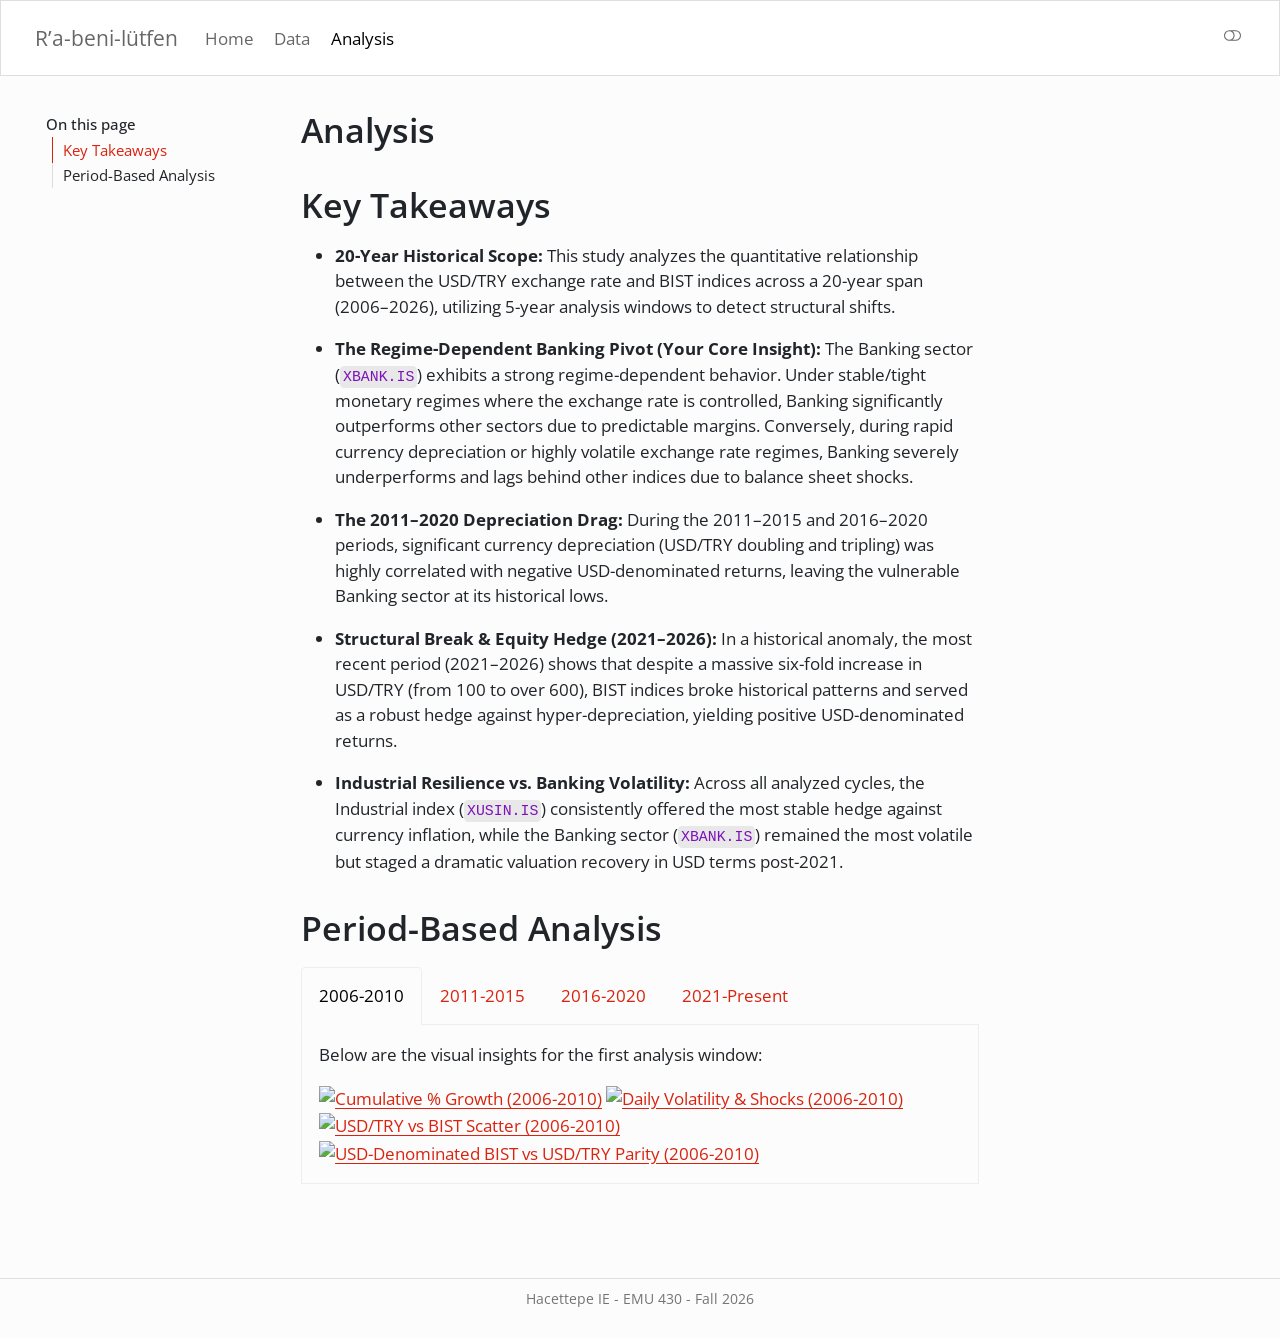
==== commit f8c0b0b4: "submit" ====
--- a/docs/analysis.html
+++ b/docs/analysis.html
@@ -321,13 +321,13 @@
 
 <section id="key-takeaways" class="level1">
 <h1>Key Takeaways</h1>
-<p>Long-Term Comparative Scope: This study analyzes the quantitative relationship between the USD/TRY exchange rate and Borsa Istanbul (BIST) indices across a 20-year span (2006–2026), utilizing 5-year analysis windows to identify structural shifts in market behavior.</p>
-<p>The 2011–2020 Depreciation Cycle: During the 2011–2015 and 2016–2020 periods, significant currency depreciation (as shown by the USD/TRY parity doubling and tripling) was generally correlated with negative USD-denominated returns, with the Banking sector consistently being the most vulnerable to exchange rate shocks.</p>
-<p>Structural Divergence (2021–2026): In a historical anomaly, the most recent period (2021–2026) shows that despite the USD/TRY parity increasing six-fold (from 100 to over 600), BIST indices provided a robust hedge against hyper-depreciation, yielding positive USD-denominated returns for the first time in a decade.</p>
-<p>Sectoral Sensitivity and Resilience: While the Industrial index (XUSIN.IS) typically offered more stability across all cycles, the Banking sector (XBANK.IS) displayed extreme volatility but showed a surprising recovery in USD terms during the 2021–2026 period.</p>
-<p>Investment Implications: The analysis concludes that while exchange rate spikes historically triggered market sell-offs, the current economic regime has transformed the Turkish equity market into a primary vehicle for capital preservation against extreme currency volatility.</p>
-<p>#Correlation Matrix (full period) cat(“?????? Full-Period Log-Return Correlation Matrix ??????”) cor_mat &lt;- cor(return_data[, ret_cols], use = “complete.obs”) rownames(cor_mat) &lt;- colnames(cor_mat) &lt;- gsub(“^Ret_”, ““, rownames(cor_mat)) print(round(cor_mat, 4))</p>
-<p>usd_cor_row &lt;- grep(“USD.TRY”, rownames(cor_mat), value = TRUE)[1] cat(“&gt;&gt; USD/TRY correlations with BIST indices:”) usd_cors &lt;- sort(cor_mat[usd_cor_row, ], decreasing = TRUE) print(round(usd_cors[names(usd_cors) != usd_cor_row], 4)) The matrix below shows the overall 20-year correlation between USD/TRY returns and BIST indices.</p>
+<ul>
+<li><p><strong>20-Year Historical Scope:</strong> This study analyzes the quantitative relationship between the USD/TRY exchange rate and BIST indices across a 20-year span (2006–2026), utilizing 5-year analysis windows to detect structural shifts.</p></li>
+<li><p><strong>The Regime-Dependent Banking Pivot (Your Core Insight):</strong> The Banking sector (<code>XBANK.IS</code>) exhibits a strong regime-dependent behavior. Under stable/tight monetary regimes where the exchange rate is controlled, Banking significantly outperforms other sectors due to predictable margins. Conversely, during rapid currency depreciation or highly volatile exchange rate regimes, Banking severely underperforms and lags behind other indices due to balance sheet shocks.</p></li>
+<li><p><strong>The 2011–2020 Depreciation Drag:</strong> During the 2011–2015 and 2016–2020 periods, significant currency depreciation (USD/TRY doubling and tripling) was highly correlated with negative USD-denominated returns, leaving the vulnerable Banking sector at its historical lows.</p></li>
+<li><p><strong>Structural Break &amp; Equity Hedge (2021–2026):</strong> In a historical anomaly, the most recent period (2021–2026) shows that despite a massive six-fold increase in USD/TRY (from 100 to over 600), BIST indices broke historical patterns and served as a robust hedge against hyper-depreciation, yielding positive USD-denominated returns.</p></li>
+<li><p><strong>Industrial Resilience vs.&nbsp;Banking Volatility:</strong> Across all analyzed cycles, the Industrial index (<code>XUSIN.IS</code>) consistently offered the most stable hedge against currency inflation, while the Banking sector (<code>XBANK.IS</code>) remained the most volatile but staged a dramatic valuation recovery in USD terms post-2021.</p></li>
+</ul>
 </section>
 <section id="period-based-analysis" class="level1">
 <h1>Period-Based Analysis</h1>
@@ -336,19 +336,19 @@
 <div class="tab-content">
 <div id="tabset-1-1" class="tab-pane active" role="tabpanel" aria-labelledby="tabset-1-1-tab">
 <p>Below are the visual insights for the first analysis window:</p>
-<p><img src="grafik1.png" class="img-fluid" alt="Cumulative % Growth (2006-2010)"> <img src="grafik2.png" class="img-fluid" alt="Daily Volatility &amp; Shocks (2006-2010)"> <img src="grafik3.png" class="img-fluid" alt="USD/TRY vs BIST Scatter (2006-2010)"> <img src="grafik4.png" class="img-fluid" alt="USD-Denominated BIST vs USD/TRY Parity (2006-2010)"></p>
+<p><a href="https://raw.githubusercontent.com/emu-hacettepe-analytics/emu430-fall2024-team-r-a-beni-lutfen/124ea0b01e459faf8931b2e927e05da9a08005df/docs/grafik1.jpeg"><img src="grafik1.png" class="img-fluid" alt="Cumulative % Growth (2006-2010)"></a> <a href="https://raw.githubusercontent.com/emu-hacettepe-analytics/emu430-fall2024-team-r-a-beni-lutfen/124ea0b01e459faf8931b2e927e05da9a08005df/docs/grafik2.jpeg"><img src="grafik2.png" class="img-fluid" alt="Daily Volatility &amp; Shocks (2006-2010)"></a> <a href="https://raw.githubusercontent.com/emu-hacettepe-analytics/emu430-fall2024-team-r-a-beni-lutfen/124ea0b01e459faf8931b2e927e05da9a08005df/docs/grafik3.jpeg"><img src="grafik3.png" class="img-fluid" alt="USD/TRY vs BIST Scatter (2006-2010)"></a> <a href="https://raw.githubusercontent.com/emu-hacettepe-analytics/emu430-fall2024-team-r-a-beni-lutfen/124ea0b01e459faf8931b2e927e05da9a08005df/docs/grafik4.jpeg"><img src="grafik4.png" class="img-fluid" alt="USD-Denominated BIST vs USD/TRY Parity (2006-2010)"></a></p>
 </div>
 <div id="tabset-1-2" class="tab-pane" role="tabpanel" aria-labelledby="tabset-1-2-tab">
 <p>Analysis of the second 5-year period:</p>
-<p><img src="grafik5.png" class="img-fluid" alt="Cumulative % Growth (2011-2015)"> <img src="grafik6.png" class="img-fluid" alt="Daily Volatility &amp; Shocks (2011-2015)"> <img src="grafik7.png" class="img-fluid" alt="USD/TRY vs BIST Scatter (2011-2015)"> <img src="grafik8.png" class="img-fluid" alt="USD-Denominated BIST vs USD/TRY Parity (2011-2015)"></p>
+<p><a href="https://raw.githubusercontent.com/emu-hacettepe-analytics/emu430-fall2024-team-r-a-beni-lutfen/124ea0b01e459faf8931b2e927e05da9a08005df/docs/grafik5.jpeg"><img src="grafik5.png" class="img-fluid" alt="Cumulative % Growth (2011-2015)"></a> <a href="https://raw.githubusercontent.com/emu-hacettepe-analytics/emu430-fall2024-team-r-a-beni-lutfen/124ea0b01e459faf8931b2e927e05da9a08005df/docs/grafik6.jpeg"><img src="grafik6.png" class="img-fluid" alt="Daily Volatility &amp; Shocks (2011-2015)"></a> <a href="https://raw.githubusercontent.com/emu-hacettepe-analytics/emu430-fall2024-team-r-a-beni-lutfen/124ea0b01e459faf8931b2e927e05da9a08005df/docs/grafik7.jpeg"><img src="grafik7.png" class="img-fluid" alt="USD/TRY vs BIST Scatter (2011-2015)"></a> <a href="https://raw.githubusercontent.com/emu-hacettepe-analytics/emu430-fall2024-team-r-a-beni-lutfen/124ea0b01e459faf8931b2e927e05da9a08005df/docs/grafik8.jpeg"><img src="grafik8.png" class="img-fluid" alt="USD-Denominated BIST vs USD/TRY Parity (2011-2015)"></a></p>
 </div>
 <div id="tabset-1-3" class="tab-pane" role="tabpanel" aria-labelledby="tabset-1-3-tab">
 <p>Market dynamics during the currency shocks of late 2010s:</p>
-<p><img src="grafik9.png" class="img-fluid" alt="Cumulative % Growth (2016-2020)"> <img src="grafik10.png" class="img-fluid" alt="Daily Volatility &amp; Shocks (2016-2020)"> <img src="grafik11.png" class="img-fluid" alt="USD/TRY vs BIST Scatter (2016-2020)"> <img src="grafik12.png" class="img-fluid" alt="USD-Denominated BIST vs USD/TRY Parity (2016-2020)"></p>
+<p><a href="https://raw.githubusercontent.com/emu-hacettepe-analytics/emu430-fall2024-team-r-a-beni-lutfen/124ea0b01e459faf8931b2e927e05da9a08005df/docs/grafik9.jpeg"><img src="grafik9.png" class="img-fluid" alt="Cumulative % Growth (2016-2020)"></a> <a href="https://raw.githubusercontent.com/emu-hacettepe-analytics/emu430-fall2024-team-r-a-beni-lutfen/124ea0b01e459faf8931b2e927e05da9a08005df/docs/grafik10.jpeg"><img src="grafik10.png" class="img-fluid" alt="Daily Volatility &amp; Shocks (2016-2020)"></a> <a href="https://raw.githubusercontent.com/emu-hacettepe-analytics/emu430-fall2024-team-r-a-beni-lutfen/124ea0b01e459faf8931b2e927e05da9a08005df/docs/grafik11.jpeg"><img src="grafik11.png" class="img-fluid" alt="USD/TRY vs BIST Scatter (2016-2020)"></a> <a href="https://raw.githubusercontent.com/emu-hacettepe-analytics/emu430-fall2024-team-r-a-beni-lutfen/124ea0b01e459faf8931b2e927e05da9a08005df/docs/grafik12.jpeg"><img src="grafik12.png" class="img-fluid" alt="USD-Denominated BIST vs USD/TRY Parity (2016-2020)"></a></p>
 </div>
 <div id="tabset-1-4" class="tab-pane" role="tabpanel" aria-labelledby="tabset-1-4-tab">
 <p>Recent structural shifts and capital preservation trends:</p>
-<p><img src="grafik13.png" class="img-fluid" alt="Cumulative % Growth (2021-2026)"> <img src="grafik14.png" class="img-fluid" alt="Daily Volatility &amp; Shocks (2021-2026)"> <img src="grafik15.png" class="img-fluid" alt="USD/TRY vs BIST Scatter (2021-2026)"> <img src="grafik16.png" class="img-fluid" alt="USD-Denominated BIST vs USD/TRY Parity (2021-2026)"></p>
+<p><a href="https://raw.githubusercontent.com/emu-hacettepe-analytics/emu430-fall2024-team-r-a-beni-lutfen/124ea0b01e459faf8931b2e927e05da9a08005df/docs/grafik13.jpeg"><img src="grafik13.png" class="img-fluid" alt="Cumulative % Growth (2021-2026)"></a> <a href="https://raw.githubusercontent.com/emu-hacettepe-analytics/emu430-fall2024-team-r-a-beni-lutfen/124ea0b01e459faf8931b2e927e05da9a08005df/docs/grafik14.jpeg"><img src="grafik14.png" class="img-fluid" alt="Daily Volatility &amp; Shocks (2021-2026)"></a> <a href="https://raw.githubusercontent.com/emu-hacettepe-analytics/emu430-fall2024-team-r-a-beni-lutfen/124ea0b01e459faf8931b2e927e05da9a08005df/docs/grafik15.jpeg"><img src="grafik15.png" class="img-fluid" alt="USD/TRY vs BIST Scatter (2021-2026)"></a> <a href="https://raw.githubusercontent.com/emu-hacettepe-analytics/emu430-fall2024-team-r-a-beni-lutfen/124ea0b01e459faf8931b2e927e05da9a08005df/docs/grafik16.jpeg"><img src="grafik16.png" class="img-fluid" alt="USD-Denominated BIST vs USD/TRY Parity (2021-2026)"></a></p>
 </div>
 </div>
 </div>
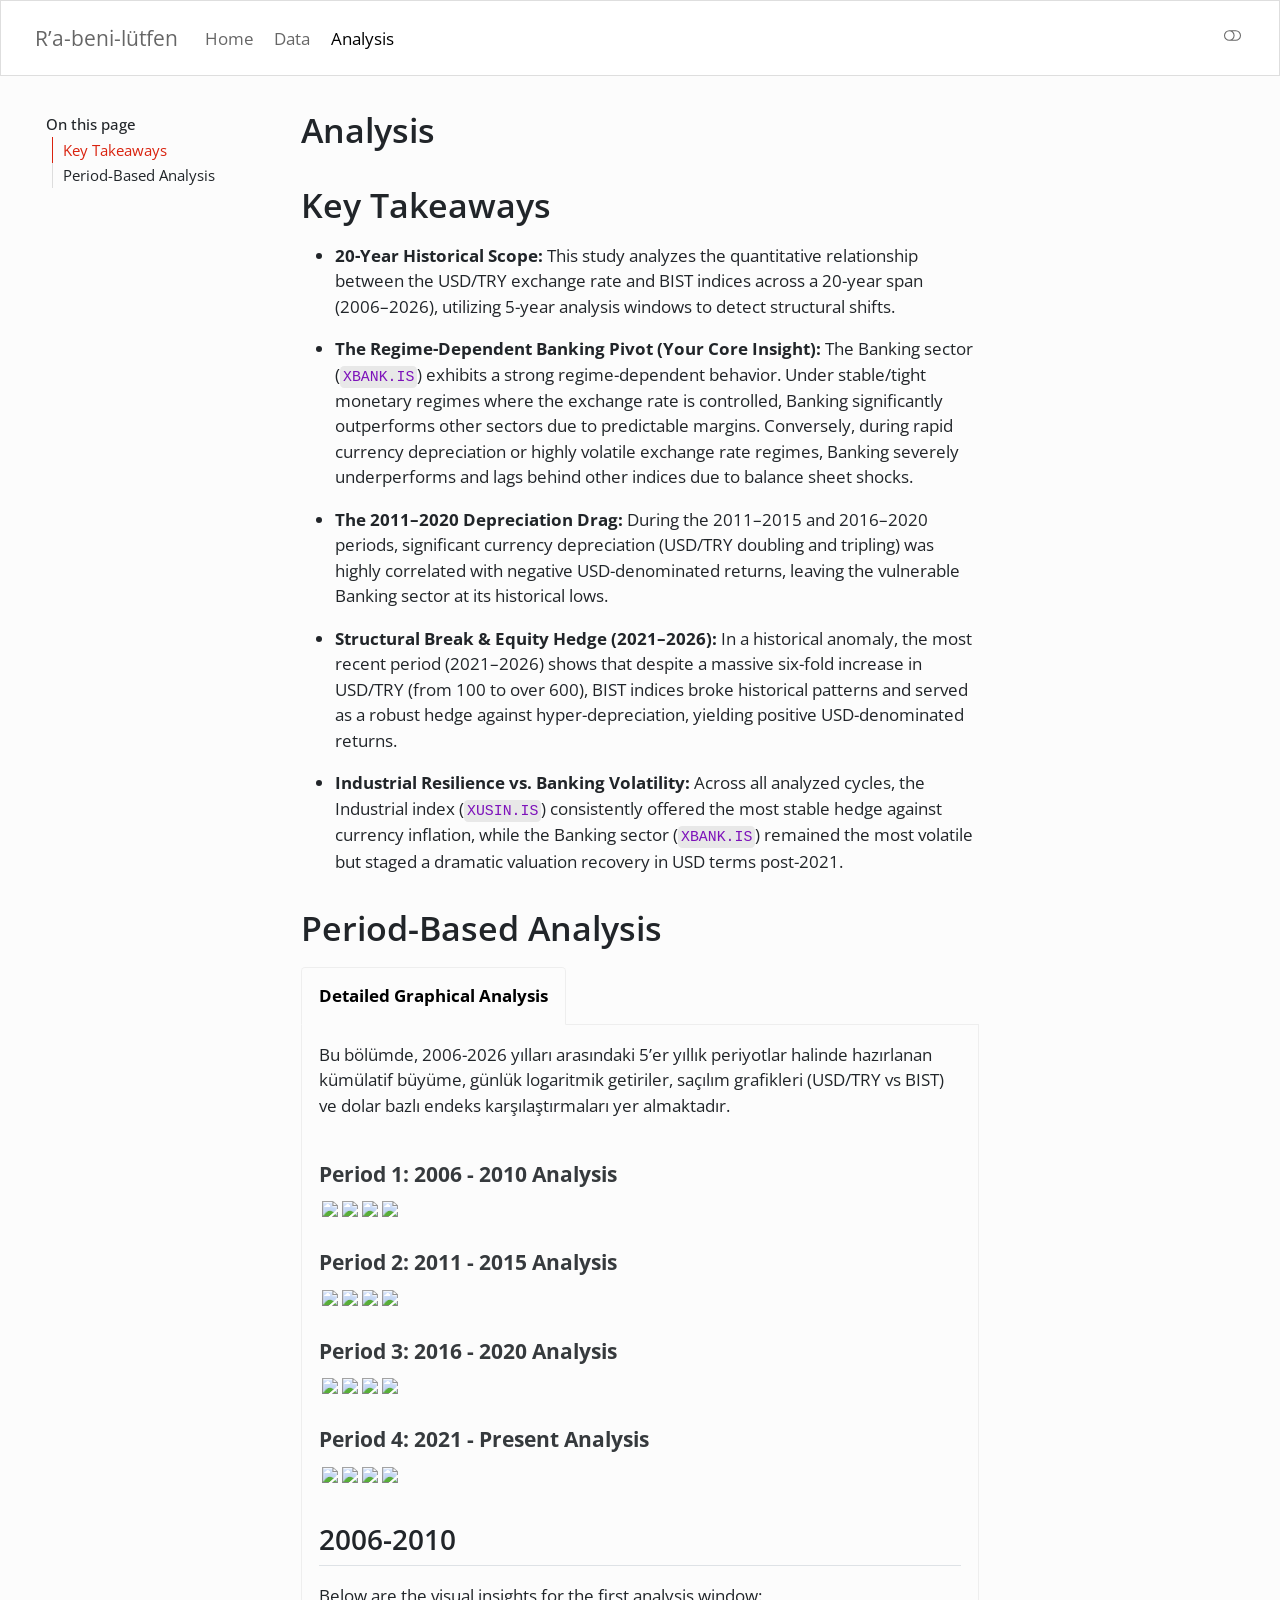
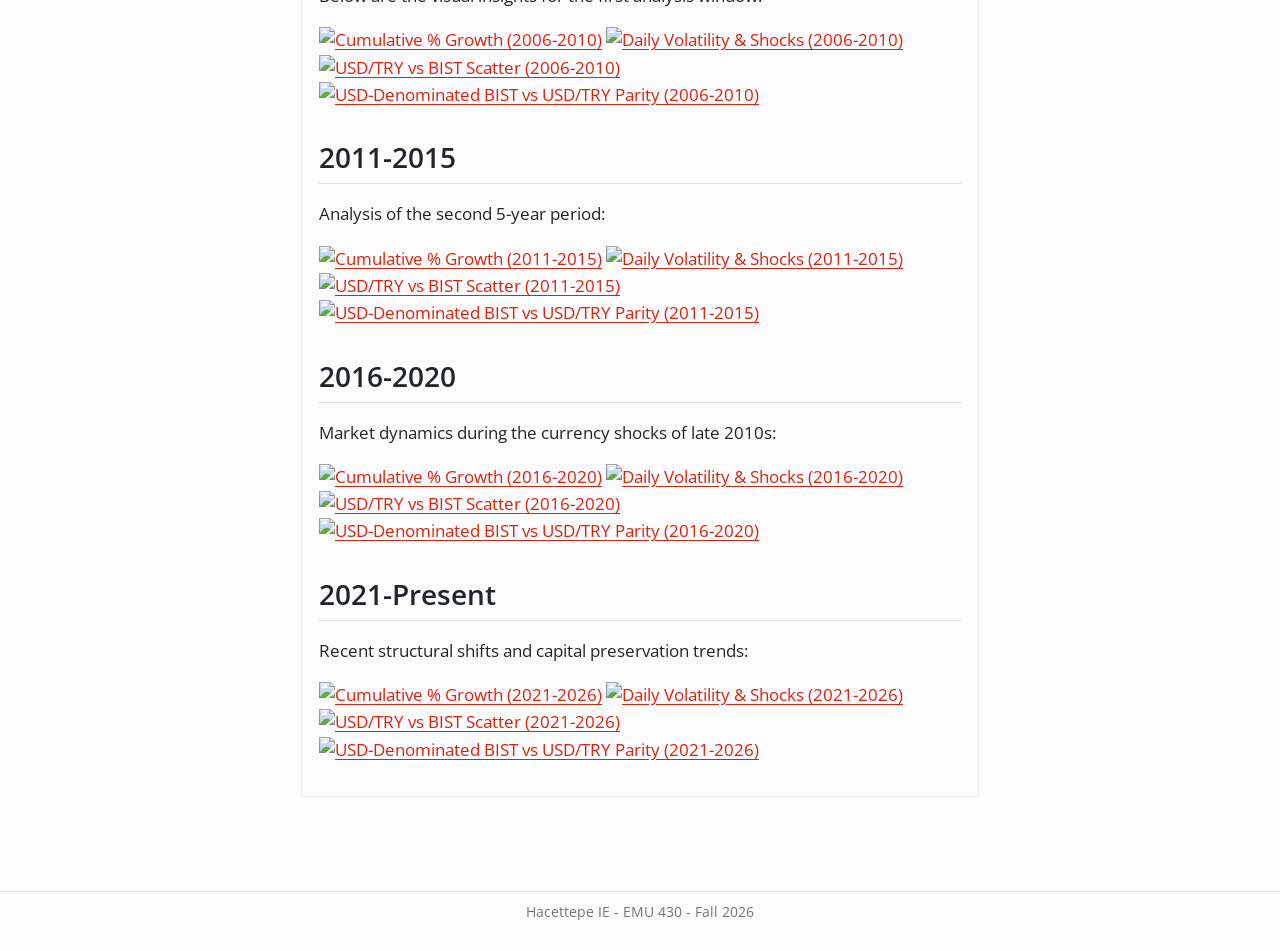
==== commit 7440cd1c: "submit" ====
--- a/docs/analysis.html
+++ b/docs/analysis.html
@@ -332,23 +332,56 @@
 <section id="period-based-analysis" class="level1">
 <h1>Period-Based Analysis</h1>
 <div class="tabset-margin-container"></div><div class="panel-tabset">
-<ul class="nav nav-tabs" role="tablist"><li class="nav-item" role="presentation"><a class="nav-link active" id="tabset-1-1-tab" data-bs-toggle="tab" data-bs-target="#tabset-1-1" role="tab" aria-controls="tabset-1-1" aria-selected="true" href="">2006-2010</a></li><li class="nav-item" role="presentation"><a class="nav-link" id="tabset-1-2-tab" data-bs-toggle="tab" data-bs-target="#tabset-1-2" role="tab" aria-controls="tabset-1-2" aria-selected="false" href="">2011-2015</a></li><li class="nav-item" role="presentation"><a class="nav-link" id="tabset-1-3-tab" data-bs-toggle="tab" data-bs-target="#tabset-1-3" role="tab" aria-controls="tabset-1-3" aria-selected="false" href="">2016-2020</a></li><li class="nav-item" role="presentation"><a class="nav-link" id="tabset-1-4-tab" data-bs-toggle="tab" data-bs-target="#tabset-1-4" role="tab" aria-controls="tabset-1-4" aria-selected="false" href="">2021-Present</a></li></ul>
+<ul class="nav nav-tabs" role="tablist"><li class="nav-item" role="presentation"><a class="nav-link active" id="tabset-1-1-tab" data-bs-toggle="tab" data-bs-target="#tabset-1-1" role="tab" aria-controls="tabset-1-1" aria-selected="true" href=""><strong>Detailed Graphical Analysis</strong></a></li></ul>
 <div class="tab-content">
 <div id="tabset-1-1" class="tab-pane active" role="tabpanel" aria-labelledby="tabset-1-1-tab">
+<p>Bu bölümde, 2006-2026 yılları arasındaki 5’er yıllık periyotlar halinde hazırlanan kümülatif büyüme, günlük logaritmik getiriler, saçılım grafikleri (USD/TRY vs BIST) ve dolar bazlı endeks karşılaştırmaları yer almaktadır.</p>
+<div class="quarto-layout-panel" data-layout-ncol="1">
+<div class="quarto-layout-row">
+<section id="period-1-2006---2010-analysis" class="level4 quarto-layout-cell" style="flex-basis: 100.0%;justify-content: flex-start;">
+<h4 class="anchored" data-anchor-id="period-1-2006---2010-analysis"><strong>Period 1: 2006 - 2010 Analysis</strong></h4>
+<p><img src="https://raw.githubusercontent.com/emu-hacettepe-analytics/emu430-fall2024-team-r-a-beni-lutfen/124ea0b01e459faf8931b2e927e05da9a08005df/docs/grafik1.jpeg" width="100%"> <img src="https://raw.githubusercontent.com/emu-hacettepe-analytics/emu430-fall2024-team-r-a-beni-lutfen/124ea0b01e459faf8931b2e927e05da9a08005df/docs/grafik2.jpeg" width="100%"> <img src="https://raw.githubusercontent.com/emu-hacettepe-analytics/emu430-fall2024-team-r-a-beni-lutfen/124ea0b01e459faf8931b2e927e05da9a08005df/docs/grafik3.jpeg" width="100%"> <img src="https://raw.githubusercontent.com/emu-hacettepe-analytics/emu430-fall2024-team-r-a-beni-lutfen/124ea0b01e459faf8931b2e927e05da9a08005df/docs/grafik4.jpeg" width="100%"></p>
+</section>
+</div>
+<div class="quarto-layout-row">
+<section id="period-2-2011---2015-analysis" class="level4 quarto-layout-cell" style="flex-basis: 100.0%;justify-content: flex-start;">
+<h4 class="anchored" data-anchor-id="period-2-2011---2015-analysis"><strong>Period 2: 2011 - 2015 Analysis</strong></h4>
+<p><img src="https://raw.githubusercontent.com/emu-hacettepe-analytics/emu430-fall2024-team-r-a-beni-lutfen/124ea0b01e459faf8931b2e927e05da9a08005df/docs/grafik5.jpeg" width="100%"> <img src="https://raw.githubusercontent.com/emu-hacettepe-analytics/emu430-fall2024-team-r-a-beni-lutfen/124ea0b01e459faf8931b2e927e05da9a08005df/docs/grafik6.jpeg" width="100%"> <img src="https://raw.githubusercontent.com/emu-hacettepe-analytics/emu430-fall2024-team-r-a-beni-lutfen/124ea0b01e459faf8931b2e927e05da9a08005df/docs/grafik7.jpeg" width="100%"> <img src="https://raw.githubusercontent.com/emu-hacettepe-analytics/emu430-fall2024-team-r-a-beni-lutfen/124ea0b01e459faf8931b2e927e05da9a08005df/docs/grafik8.jpeg" width="100%"></p>
+</section>
+</div>
+<div class="quarto-layout-row">
+<section id="period-3-2016---2020-analysis" class="level4 quarto-layout-cell" style="flex-basis: 100.0%;justify-content: flex-start;">
+<h4 class="anchored" data-anchor-id="period-3-2016---2020-analysis"><strong>Period 3: 2016 - 2020 Analysis</strong></h4>
+<p><img src="https://raw.githubusercontent.com/emu-hacettepe-analytics/emu430-fall2024-team-r-a-beni-lutfen/124ea0b01e459faf8931b2e927e05da9a08005df/docs/grafik9.jpeg" width="100%"> <img src="https://raw.githubusercontent.com/emu-hacettepe-analytics/emu430-fall2024-team-r-a-beni-lutfen/124ea0b01e459faf8931b2e927e05da9a08005df/docs/grafik10.jpeg" width="100%"> <img src="https://raw.githubusercontent.com/emu-hacettepe-analytics/emu430-fall2024-team-r-a-beni-lutfen/124ea0b01e459faf8931b2e927e05da9a08005df/docs/grafik11.jpeg" width="100%"> <img src="https://raw.githubusercontent.com/emu-hacettepe-analytics/emu430-fall2024-team-r-a-beni-lutfen/124ea0b01e459faf8931b2e927e05da9a08005df/docs/grafik12.jpeg" width="100%"></p>
+</section>
+</div>
+<div class="quarto-layout-row">
+<section id="period-4-2021---present-analysis" class="level4 quarto-layout-cell" style="flex-basis: 100.0%;justify-content: flex-start;">
+<h4 class="anchored" data-anchor-id="period-4-2021---present-analysis"><strong>Period 4: 2021 - Present Analysis</strong></h4>
+<p><img src="https://raw.githubusercontent.com/emu-hacettepe-analytics/emu430-fall2024-team-r-a-beni-lutfen/124ea0b01e459faf8931b2e927e05da9a08005df/docs/grafik13.jpeg" width="100%"> <img src="https://raw.githubusercontent.com/emu-hacettepe-analytics/emu430-fall2024-team-r-a-beni-lutfen/124ea0b01e459faf8931b2e927e05da9a08005df/docs/grafik14.jpeg" width="100%"> <img src="https://raw.githubusercontent.com/emu-hacettepe-analytics/emu430-fall2024-team-r-a-beni-lutfen/124ea0b01e459faf8931b2e927e05da9a08005df/docs/grafik15.jpeg" width="100%"> <img src="https://raw.githubusercontent.com/emu-hacettepe-analytics/emu430-fall2024-team-r-a-beni-lutfen/124ea0b01e459faf8931b2e927e05da9a08005df/docs/grafik16.jpeg" width="100%"></p>
+</section>
+</div>
+</div>
+<section id="section" class="level2">
+<h2 class="anchored" data-anchor-id="section">2006-2010</h2>
 <p>Below are the visual insights for the first analysis window:</p>
 <p><a href="https://raw.githubusercontent.com/emu-hacettepe-analytics/emu430-fall2024-team-r-a-beni-lutfen/124ea0b01e459faf8931b2e927e05da9a08005df/docs/grafik1.jpeg"><img src="grafik1.png" class="img-fluid" alt="Cumulative % Growth (2006-2010)"></a> <a href="https://raw.githubusercontent.com/emu-hacettepe-analytics/emu430-fall2024-team-r-a-beni-lutfen/124ea0b01e459faf8931b2e927e05da9a08005df/docs/grafik2.jpeg"><img src="grafik2.png" class="img-fluid" alt="Daily Volatility &amp; Shocks (2006-2010)"></a> <a href="https://raw.githubusercontent.com/emu-hacettepe-analytics/emu430-fall2024-team-r-a-beni-lutfen/124ea0b01e459faf8931b2e927e05da9a08005df/docs/grafik3.jpeg"><img src="grafik3.png" class="img-fluid" alt="USD/TRY vs BIST Scatter (2006-2010)"></a> <a href="https://raw.githubusercontent.com/emu-hacettepe-analytics/emu430-fall2024-team-r-a-beni-lutfen/124ea0b01e459faf8931b2e927e05da9a08005df/docs/grafik4.jpeg"><img src="grafik4.png" class="img-fluid" alt="USD-Denominated BIST vs USD/TRY Parity (2006-2010)"></a></p>
-</div>
-<div id="tabset-1-2" class="tab-pane" role="tabpanel" aria-labelledby="tabset-1-2-tab">
+</section>
+<section id="section-1" class="level2">
+<h2 class="anchored" data-anchor-id="section-1">2011-2015</h2>
 <p>Analysis of the second 5-year period:</p>
 <p><a href="https://raw.githubusercontent.com/emu-hacettepe-analytics/emu430-fall2024-team-r-a-beni-lutfen/124ea0b01e459faf8931b2e927e05da9a08005df/docs/grafik5.jpeg"><img src="grafik5.png" class="img-fluid" alt="Cumulative % Growth (2011-2015)"></a> <a href="https://raw.githubusercontent.com/emu-hacettepe-analytics/emu430-fall2024-team-r-a-beni-lutfen/124ea0b01e459faf8931b2e927e05da9a08005df/docs/grafik6.jpeg"><img src="grafik6.png" class="img-fluid" alt="Daily Volatility &amp; Shocks (2011-2015)"></a> <a href="https://raw.githubusercontent.com/emu-hacettepe-analytics/emu430-fall2024-team-r-a-beni-lutfen/124ea0b01e459faf8931b2e927e05da9a08005df/docs/grafik7.jpeg"><img src="grafik7.png" class="img-fluid" alt="USD/TRY vs BIST Scatter (2011-2015)"></a> <a href="https://raw.githubusercontent.com/emu-hacettepe-analytics/emu430-fall2024-team-r-a-beni-lutfen/124ea0b01e459faf8931b2e927e05da9a08005df/docs/grafik8.jpeg"><img src="grafik8.png" class="img-fluid" alt="USD-Denominated BIST vs USD/TRY Parity (2011-2015)"></a></p>
-</div>
-<div id="tabset-1-3" class="tab-pane" role="tabpanel" aria-labelledby="tabset-1-3-tab">
+</section>
+<section id="section-2" class="level2">
+<h2 class="anchored" data-anchor-id="section-2">2016-2020</h2>
 <p>Market dynamics during the currency shocks of late 2010s:</p>
 <p><a href="https://raw.githubusercontent.com/emu-hacettepe-analytics/emu430-fall2024-team-r-a-beni-lutfen/124ea0b01e459faf8931b2e927e05da9a08005df/docs/grafik9.jpeg"><img src="grafik9.png" class="img-fluid" alt="Cumulative % Growth (2016-2020)"></a> <a href="https://raw.githubusercontent.com/emu-hacettepe-analytics/emu430-fall2024-team-r-a-beni-lutfen/124ea0b01e459faf8931b2e927e05da9a08005df/docs/grafik10.jpeg"><img src="grafik10.png" class="img-fluid" alt="Daily Volatility &amp; Shocks (2016-2020)"></a> <a href="https://raw.githubusercontent.com/emu-hacettepe-analytics/emu430-fall2024-team-r-a-beni-lutfen/124ea0b01e459faf8931b2e927e05da9a08005df/docs/grafik11.jpeg"><img src="grafik11.png" class="img-fluid" alt="USD/TRY vs BIST Scatter (2016-2020)"></a> <a href="https://raw.githubusercontent.com/emu-hacettepe-analytics/emu430-fall2024-team-r-a-beni-lutfen/124ea0b01e459faf8931b2e927e05da9a08005df/docs/grafik12.jpeg"><img src="grafik12.png" class="img-fluid" alt="USD-Denominated BIST vs USD/TRY Parity (2016-2020)"></a></p>
-</div>
-<div id="tabset-1-4" class="tab-pane" role="tabpanel" aria-labelledby="tabset-1-4-tab">
+</section>
+<section id="present" class="level2">
+<h2 class="anchored" data-anchor-id="present">2021-Present</h2>
 <p>Recent structural shifts and capital preservation trends:</p>
 <p><a href="https://raw.githubusercontent.com/emu-hacettepe-analytics/emu430-fall2024-team-r-a-beni-lutfen/124ea0b01e459faf8931b2e927e05da9a08005df/docs/grafik13.jpeg"><img src="grafik13.png" class="img-fluid" alt="Cumulative % Growth (2021-2026)"></a> <a href="https://raw.githubusercontent.com/emu-hacettepe-analytics/emu430-fall2024-team-r-a-beni-lutfen/124ea0b01e459faf8931b2e927e05da9a08005df/docs/grafik14.jpeg"><img src="grafik14.png" class="img-fluid" alt="Daily Volatility &amp; Shocks (2021-2026)"></a> <a href="https://raw.githubusercontent.com/emu-hacettepe-analytics/emu430-fall2024-team-r-a-beni-lutfen/124ea0b01e459faf8931b2e927e05da9a08005df/docs/grafik15.jpeg"><img src="grafik15.png" class="img-fluid" alt="USD/TRY vs BIST Scatter (2021-2026)"></a> <a href="https://raw.githubusercontent.com/emu-hacettepe-analytics/emu430-fall2024-team-r-a-beni-lutfen/124ea0b01e459faf8931b2e927e05da9a08005df/docs/grafik16.jpeg"><img src="grafik16.png" class="img-fluid" alt="USD-Denominated BIST vs USD/TRY Parity (2021-2026)"></a></p>
+</section>
 </div>
 </div>
 </div>
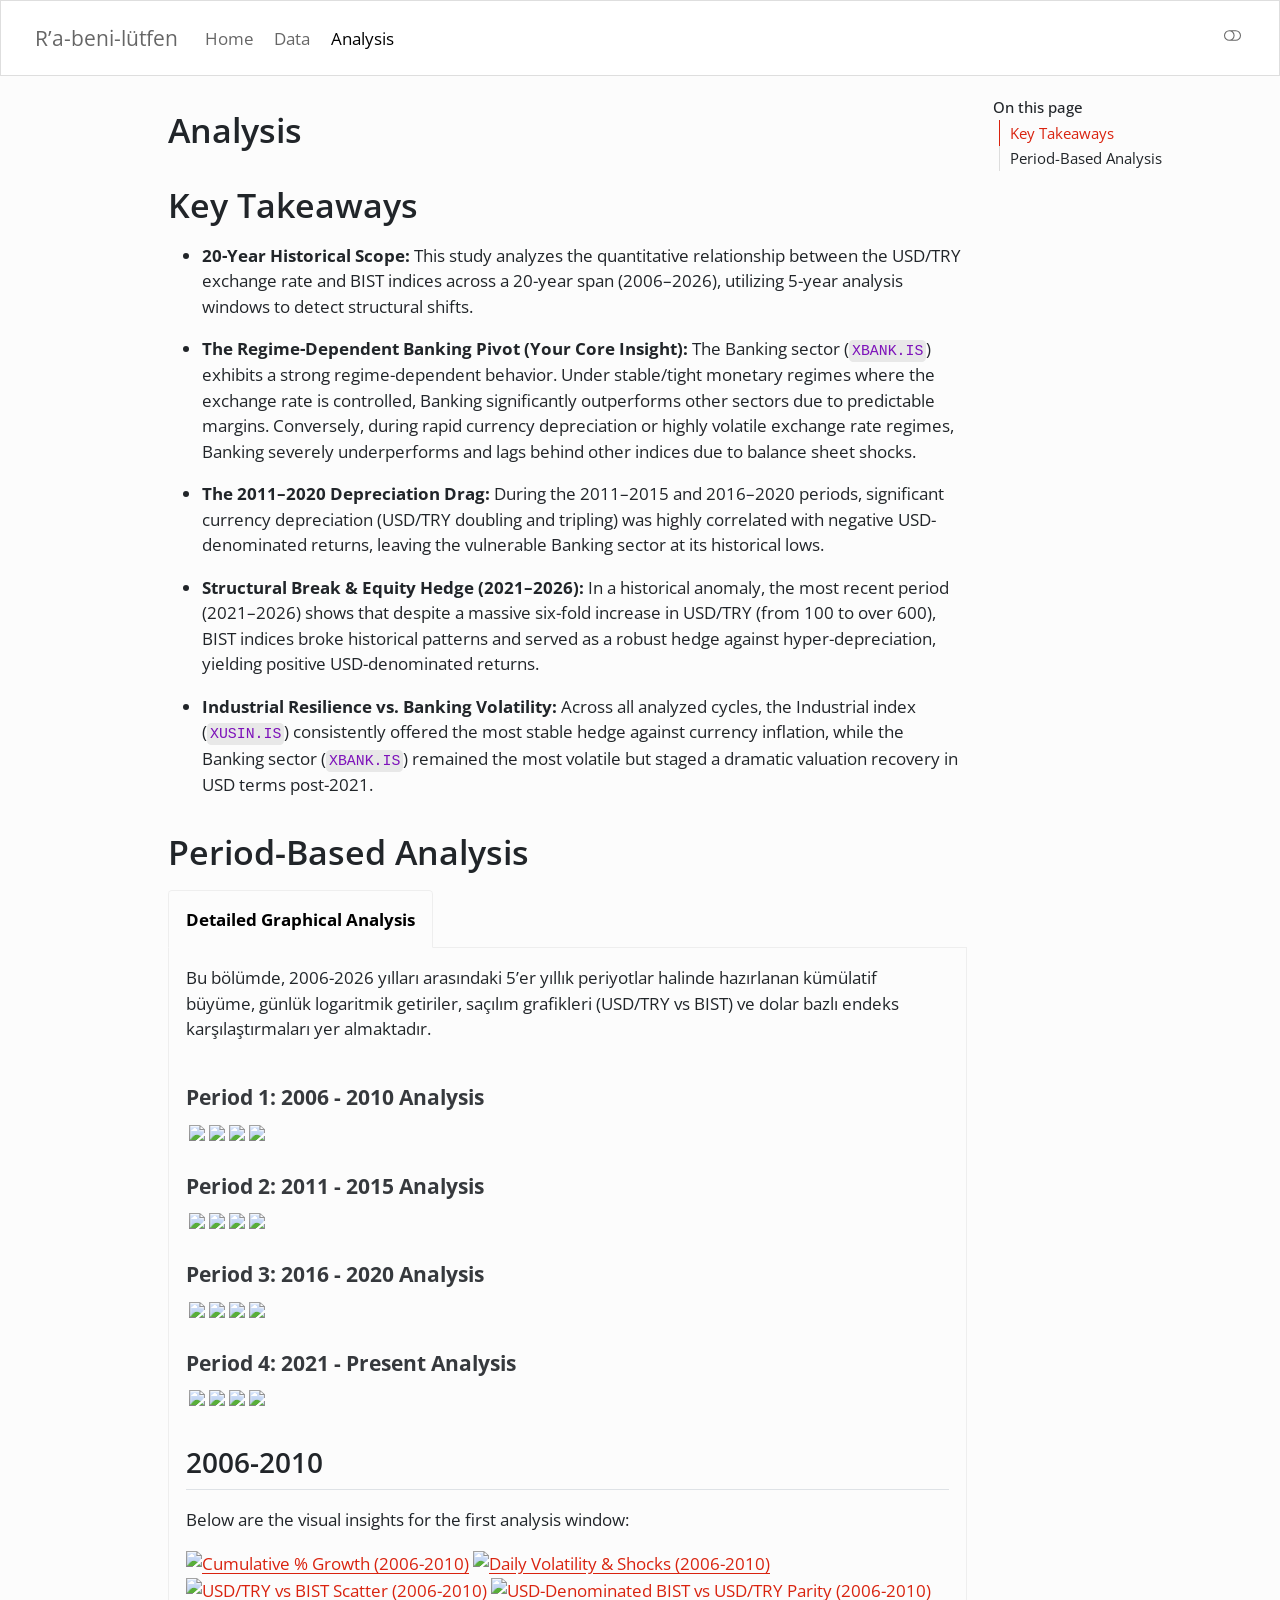
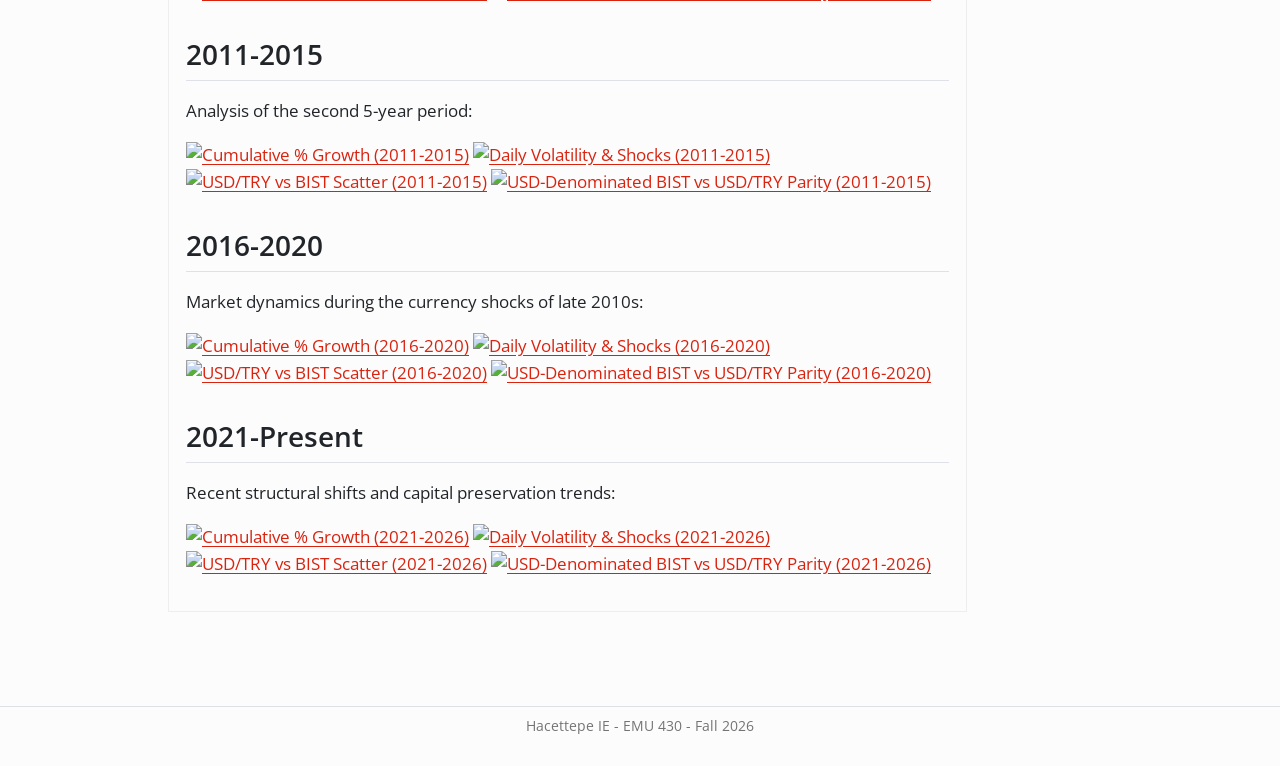
==== commit 72ee56e7: "submit" ====
--- a/docs/analysis.html
+++ b/docs/analysis.html
@@ -77,7 +77,7 @@
 <link rel="stylesheet" href="styles.css">
 </head>
 
-<body class="floating nav-fixed quarto-light"><script id="quarto-html-before-body" type="application/javascript">
+<body class="nav-fixed quarto-light"><script id="quarto-html-before-body" type="application/javascript">
     const toggleBodyColorMode = (bsSheetEl) => {
       const mode = bsSheetEl.getAttribute("data-mode");
       const bodyEl = window.document.querySelector("body");
@@ -282,8 +282,9 @@
 <!-- content -->
 <div id="quarto-content" class="quarto-container page-columns page-rows-contents page-layout-article page-navbar">
 <!-- sidebar -->
-  <nav id="quarto-sidebar" class="sidebar collapse collapse-horizontal quarto-sidebar-collapse-item sidebar-navigation floating overflow-auto">
-    <nav id="TOC" role="doc-toc" class="toc-active">
+<!-- margin-sidebar -->
+    <div id="quarto-margin-sidebar" class="sidebar margin-sidebar">
+        <nav id="TOC" role="doc-toc" class="toc-active">
     <h2 id="toc-title">On this page</h2>
    
   <ul>
@@ -291,10 +292,6 @@
   <li><a href="#period-based-analysis" id="toc-period-based-analysis" class="nav-link" data-scroll-target="#period-based-analysis">Period-Based Analysis</a></li>
   </ul>
 </nav>
-</nav>
-<div id="quarto-sidebar-glass" class="quarto-sidebar-collapse-item" data-bs-toggle="collapse" data-bs-target=".quarto-sidebar-collapse-item"></div>
-<!-- margin-sidebar -->
-    <div id="quarto-margin-sidebar" class="sidebar margin-sidebar zindex-bottom">
     </div>
 <!-- main -->
 <main class="content" id="quarto-document-content">
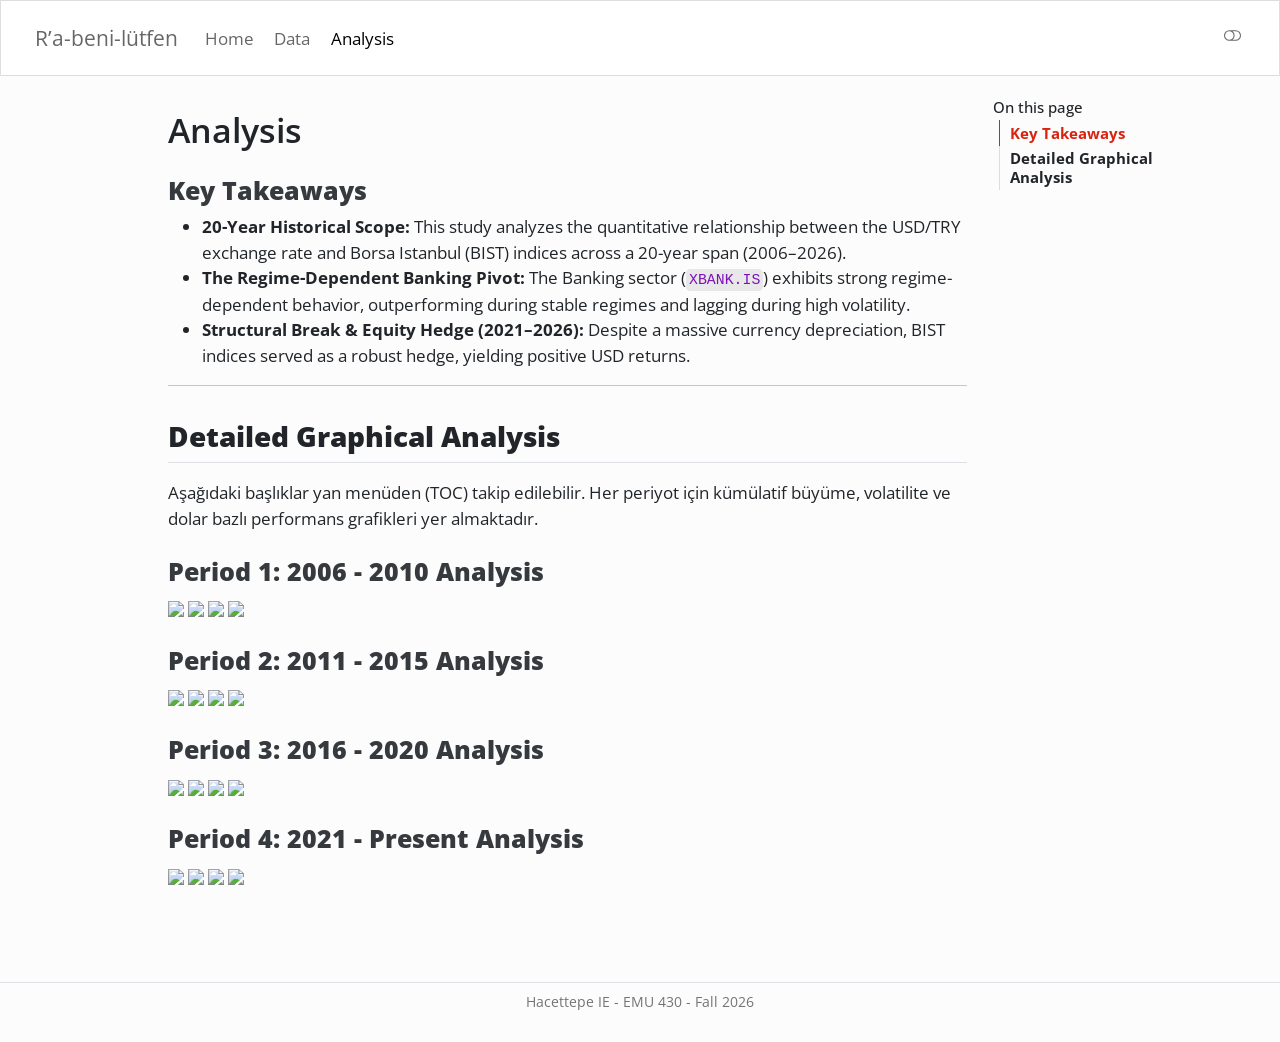
==== commit 60498b7b: "submit" ====
--- a/docs/analysis.html
+++ b/docs/analysis.html
@@ -288,8 +288,14 @@
     <h2 id="toc-title">On this page</h2>
    
   <ul>
-  <li><a href="#key-takeaways" id="toc-key-takeaways" class="nav-link active" data-scroll-target="#key-takeaways">Key Takeaways</a></li>
-  <li><a href="#period-based-analysis" id="toc-period-based-analysis" class="nav-link" data-scroll-target="#period-based-analysis">Period-Based Analysis</a></li>
+  <li><a href="#key-takeaways" id="toc-key-takeaways" class="nav-link active" data-scroll-target="#key-takeaways"><strong>Key Takeaways</strong></a></li>
+  <li><a href="#detailed-graphical-analysis" id="toc-detailed-graphical-analysis" class="nav-link" data-scroll-target="#detailed-graphical-analysis"><strong>Detailed Graphical Analysis</strong></a>
+  <ul class="collapse">
+  <li><a href="#period-1-2006---2010-analysis" id="toc-period-1-2006---2010-analysis" class="nav-link" data-scroll-target="#period-1-2006---2010-analysis"><strong>Period 1: 2006 - 2010 Analysis</strong></a></li>
+  <li><a href="#period-2-2011---2015-analysis" id="toc-period-2-2011---2015-analysis" class="nav-link" data-scroll-target="#period-2-2011---2015-analysis"><strong>Period 2: 2011 - 2015 Analysis</strong></a></li>
+  <li><a href="#period-3-2016---2020-analysis" id="toc-period-3-2016---2020-analysis" class="nav-link" data-scroll-target="#period-3-2016---2020-analysis"><strong>Period 3: 2016 - 2020 Analysis</strong></a></li>
+  <li><a href="#period-4-2021---present-analysis" id="toc-period-4-2021---present-analysis" class="nav-link" data-scroll-target="#period-4-2021---present-analysis"><strong>Period 4: 2021 - Present Analysis</strong></a></li>
+  </ul></li>
   </ul>
 </nav>
     </div>
@@ -316,74 +322,36 @@
 </header>
 
 
-<section id="key-takeaways" class="level1">
-<h1>Key Takeaways</h1>
+<section id="key-takeaways" class="level3">
+<h3 class="anchored" data-anchor-id="key-takeaways"><strong>Key Takeaways</strong></h3>
 <ul>
-<li><p><strong>20-Year Historical Scope:</strong> This study analyzes the quantitative relationship between the USD/TRY exchange rate and BIST indices across a 20-year span (2006–2026), utilizing 5-year analysis windows to detect structural shifts.</p></li>
-<li><p><strong>The Regime-Dependent Banking Pivot (Your Core Insight):</strong> The Banking sector (<code>XBANK.IS</code>) exhibits a strong regime-dependent behavior. Under stable/tight monetary regimes where the exchange rate is controlled, Banking significantly outperforms other sectors due to predictable margins. Conversely, during rapid currency depreciation or highly volatile exchange rate regimes, Banking severely underperforms and lags behind other indices due to balance sheet shocks.</p></li>
-<li><p><strong>The 2011–2020 Depreciation Drag:</strong> During the 2011–2015 and 2016–2020 periods, significant currency depreciation (USD/TRY doubling and tripling) was highly correlated with negative USD-denominated returns, leaving the vulnerable Banking sector at its historical lows.</p></li>
-<li><p><strong>Structural Break &amp; Equity Hedge (2021–2026):</strong> In a historical anomaly, the most recent period (2021–2026) shows that despite a massive six-fold increase in USD/TRY (from 100 to over 600), BIST indices broke historical patterns and served as a robust hedge against hyper-depreciation, yielding positive USD-denominated returns.</p></li>
-<li><p><strong>Industrial Resilience vs.&nbsp;Banking Volatility:</strong> Across all analyzed cycles, the Industrial index (<code>XUSIN.IS</code>) consistently offered the most stable hedge against currency inflation, while the Banking sector (<code>XBANK.IS</code>) remained the most volatile but staged a dramatic valuation recovery in USD terms post-2021.</p></li>
+<li><strong>20-Year Historical Scope:</strong> This study analyzes the quantitative relationship between the USD/TRY exchange rate and Borsa Istanbul (BIST) indices across a 20-year span (2006–2026).</li>
+<li><strong>The Regime-Dependent Banking Pivot:</strong> The Banking sector (<code>XBANK.IS</code>) exhibits strong regime-dependent behavior, outperforming during stable regimes and lagging during high volatility.</li>
+<li><strong>Structural Break &amp; Equity Hedge (2021–2026):</strong> Despite a massive currency depreciation, BIST indices served as a robust hedge, yielding positive USD returns.</li>
 </ul>
+<hr>
 </section>
-<section id="period-based-analysis" class="level1">
-<h1>Period-Based Analysis</h1>
-<div class="tabset-margin-container"></div><div class="panel-tabset">
-<ul class="nav nav-tabs" role="tablist"><li class="nav-item" role="presentation"><a class="nav-link active" id="tabset-1-1-tab" data-bs-toggle="tab" data-bs-target="#tabset-1-1" role="tab" aria-controls="tabset-1-1" aria-selected="true" href=""><strong>Detailed Graphical Analysis</strong></a></li></ul>
-<div class="tab-content">
-<div id="tabset-1-1" class="tab-pane active" role="tabpanel" aria-labelledby="tabset-1-1-tab">
-<p>Bu bölümde, 2006-2026 yılları arasındaki 5’er yıllık periyotlar halinde hazırlanan kümülatif büyüme, günlük logaritmik getiriler, saçılım grafikleri (USD/TRY vs BIST) ve dolar bazlı endeks karşılaştırmaları yer almaktadır.</p>
-<div class="quarto-layout-panel" data-layout-ncol="1">
-<div class="quarto-layout-row">
-<section id="period-1-2006---2010-analysis" class="level4 quarto-layout-cell" style="flex-basis: 100.0%;justify-content: flex-start;">
-<h4 class="anchored" data-anchor-id="period-1-2006---2010-analysis"><strong>Period 1: 2006 - 2010 Analysis</strong></h4>
+<section id="detailed-graphical-analysis" class="level2">
+<h2 class="anchored" data-anchor-id="detailed-graphical-analysis"><strong>Detailed Graphical Analysis</strong></h2>
+<p>Aşağıdaki başlıklar yan menüden (TOC) takip edilebilir. Her periyot için kümülatif büyüme, volatilite ve dolar bazlı performans grafikleri yer almaktadır.</p>
+<section id="period-1-2006---2010-analysis" class="level3">
+<h3 class="anchored" data-anchor-id="period-1-2006---2010-analysis"><strong>Period 1: 2006 - 2010 Analysis</strong></h3>
 <p><img src="https://raw.githubusercontent.com/emu-hacettepe-analytics/emu430-fall2024-team-r-a-beni-lutfen/124ea0b01e459faf8931b2e927e05da9a08005df/docs/grafik1.jpeg" width="100%"> <img src="https://raw.githubusercontent.com/emu-hacettepe-analytics/emu430-fall2024-team-r-a-beni-lutfen/124ea0b01e459faf8931b2e927e05da9a08005df/docs/grafik2.jpeg" width="100%"> <img src="https://raw.githubusercontent.com/emu-hacettepe-analytics/emu430-fall2024-team-r-a-beni-lutfen/124ea0b01e459faf8931b2e927e05da9a08005df/docs/grafik3.jpeg" width="100%"> <img src="https://raw.githubusercontent.com/emu-hacettepe-analytics/emu430-fall2024-team-r-a-beni-lutfen/124ea0b01e459faf8931b2e927e05da9a08005df/docs/grafik4.jpeg" width="100%"></p>
 </section>
-</div>
-<div class="quarto-layout-row">
-<section id="period-2-2011---2015-analysis" class="level4 quarto-layout-cell" style="flex-basis: 100.0%;justify-content: flex-start;">
-<h4 class="anchored" data-anchor-id="period-2-2011---2015-analysis"><strong>Period 2: 2011 - 2015 Analysis</strong></h4>
+<section id="period-2-2011---2015-analysis" class="level3">
+<h3 class="anchored" data-anchor-id="period-2-2011---2015-analysis"><strong>Period 2: 2011 - 2015 Analysis</strong></h3>
 <p><img src="https://raw.githubusercontent.com/emu-hacettepe-analytics/emu430-fall2024-team-r-a-beni-lutfen/124ea0b01e459faf8931b2e927e05da9a08005df/docs/grafik5.jpeg" width="100%"> <img src="https://raw.githubusercontent.com/emu-hacettepe-analytics/emu430-fall2024-team-r-a-beni-lutfen/124ea0b01e459faf8931b2e927e05da9a08005df/docs/grafik6.jpeg" width="100%"> <img src="https://raw.githubusercontent.com/emu-hacettepe-analytics/emu430-fall2024-team-r-a-beni-lutfen/124ea0b01e459faf8931b2e927e05da9a08005df/docs/grafik7.jpeg" width="100%"> <img src="https://raw.githubusercontent.com/emu-hacettepe-analytics/emu430-fall2024-team-r-a-beni-lutfen/124ea0b01e459faf8931b2e927e05da9a08005df/docs/grafik8.jpeg" width="100%"></p>
 </section>
-</div>
-<div class="quarto-layout-row">
-<section id="period-3-2016---2020-analysis" class="level4 quarto-layout-cell" style="flex-basis: 100.0%;justify-content: flex-start;">
-<h4 class="anchored" data-anchor-id="period-3-2016---2020-analysis"><strong>Period 3: 2016 - 2020 Analysis</strong></h4>
+<section id="period-3-2016---2020-analysis" class="level3">
+<h3 class="anchored" data-anchor-id="period-3-2016---2020-analysis"><strong>Period 3: 2016 - 2020 Analysis</strong></h3>
 <p><img src="https://raw.githubusercontent.com/emu-hacettepe-analytics/emu430-fall2024-team-r-a-beni-lutfen/124ea0b01e459faf8931b2e927e05da9a08005df/docs/grafik9.jpeg" width="100%"> <img src="https://raw.githubusercontent.com/emu-hacettepe-analytics/emu430-fall2024-team-r-a-beni-lutfen/124ea0b01e459faf8931b2e927e05da9a08005df/docs/grafik10.jpeg" width="100%"> <img src="https://raw.githubusercontent.com/emu-hacettepe-analytics/emu430-fall2024-team-r-a-beni-lutfen/124ea0b01e459faf8931b2e927e05da9a08005df/docs/grafik11.jpeg" width="100%"> <img src="https://raw.githubusercontent.com/emu-hacettepe-analytics/emu430-fall2024-team-r-a-beni-lutfen/124ea0b01e459faf8931b2e927e05da9a08005df/docs/grafik12.jpeg" width="100%"></p>
 </section>
-</div>
-<div class="quarto-layout-row">
-<section id="period-4-2021---present-analysis" class="level4 quarto-layout-cell" style="flex-basis: 100.0%;justify-content: flex-start;">
-<h4 class="anchored" data-anchor-id="period-4-2021---present-analysis"><strong>Period 4: 2021 - Present Analysis</strong></h4>
+<section id="period-4-2021---present-analysis" class="level3">
+<h3 class="anchored" data-anchor-id="period-4-2021---present-analysis"><strong>Period 4: 2021 - Present Analysis</strong></h3>
 <p><img src="https://raw.githubusercontent.com/emu-hacettepe-analytics/emu430-fall2024-team-r-a-beni-lutfen/124ea0b01e459faf8931b2e927e05da9a08005df/docs/grafik13.jpeg" width="100%"> <img src="https://raw.githubusercontent.com/emu-hacettepe-analytics/emu430-fall2024-team-r-a-beni-lutfen/124ea0b01e459faf8931b2e927e05da9a08005df/docs/grafik14.jpeg" width="100%"> <img src="https://raw.githubusercontent.com/emu-hacettepe-analytics/emu430-fall2024-team-r-a-beni-lutfen/124ea0b01e459faf8931b2e927e05da9a08005df/docs/grafik15.jpeg" width="100%"> <img src="https://raw.githubusercontent.com/emu-hacettepe-analytics/emu430-fall2024-team-r-a-beni-lutfen/124ea0b01e459faf8931b2e927e05da9a08005df/docs/grafik16.jpeg" width="100%"></p>
+
+
 </section>
-</div>
-</div>
-<section id="section" class="level2">
-<h2 class="anchored" data-anchor-id="section">2006-2010</h2>
-<p>Below are the visual insights for the first analysis window:</p>
-<p><a href="https://raw.githubusercontent.com/emu-hacettepe-analytics/emu430-fall2024-team-r-a-beni-lutfen/124ea0b01e459faf8931b2e927e05da9a08005df/docs/grafik1.jpeg"><img src="grafik1.png" class="img-fluid" alt="Cumulative % Growth (2006-2010)"></a> <a href="https://raw.githubusercontent.com/emu-hacettepe-analytics/emu430-fall2024-team-r-a-beni-lutfen/124ea0b01e459faf8931b2e927e05da9a08005df/docs/grafik2.jpeg"><img src="grafik2.png" class="img-fluid" alt="Daily Volatility &amp; Shocks (2006-2010)"></a> <a href="https://raw.githubusercontent.com/emu-hacettepe-analytics/emu430-fall2024-team-r-a-beni-lutfen/124ea0b01e459faf8931b2e927e05da9a08005df/docs/grafik3.jpeg"><img src="grafik3.png" class="img-fluid" alt="USD/TRY vs BIST Scatter (2006-2010)"></a> <a href="https://raw.githubusercontent.com/emu-hacettepe-analytics/emu430-fall2024-team-r-a-beni-lutfen/124ea0b01e459faf8931b2e927e05da9a08005df/docs/grafik4.jpeg"><img src="grafik4.png" class="img-fluid" alt="USD-Denominated BIST vs USD/TRY Parity (2006-2010)"></a></p>
-</section>
-<section id="section-1" class="level2">
-<h2 class="anchored" data-anchor-id="section-1">2011-2015</h2>
-<p>Analysis of the second 5-year period:</p>
-<p><a href="https://raw.githubusercontent.com/emu-hacettepe-analytics/emu430-fall2024-team-r-a-beni-lutfen/124ea0b01e459faf8931b2e927e05da9a08005df/docs/grafik5.jpeg"><img src="grafik5.png" class="img-fluid" alt="Cumulative % Growth (2011-2015)"></a> <a href="https://raw.githubusercontent.com/emu-hacettepe-analytics/emu430-fall2024-team-r-a-beni-lutfen/124ea0b01e459faf8931b2e927e05da9a08005df/docs/grafik6.jpeg"><img src="grafik6.png" class="img-fluid" alt="Daily Volatility &amp; Shocks (2011-2015)"></a> <a href="https://raw.githubusercontent.com/emu-hacettepe-analytics/emu430-fall2024-team-r-a-beni-lutfen/124ea0b01e459faf8931b2e927e05da9a08005df/docs/grafik7.jpeg"><img src="grafik7.png" class="img-fluid" alt="USD/TRY vs BIST Scatter (2011-2015)"></a> <a href="https://raw.githubusercontent.com/emu-hacettepe-analytics/emu430-fall2024-team-r-a-beni-lutfen/124ea0b01e459faf8931b2e927e05da9a08005df/docs/grafik8.jpeg"><img src="grafik8.png" class="img-fluid" alt="USD-Denominated BIST vs USD/TRY Parity (2011-2015)"></a></p>
-</section>
-<section id="section-2" class="level2">
-<h2 class="anchored" data-anchor-id="section-2">2016-2020</h2>
-<p>Market dynamics during the currency shocks of late 2010s:</p>
-<p><a href="https://raw.githubusercontent.com/emu-hacettepe-analytics/emu430-fall2024-team-r-a-beni-lutfen/124ea0b01e459faf8931b2e927e05da9a08005df/docs/grafik9.jpeg"><img src="grafik9.png" class="img-fluid" alt="Cumulative % Growth (2016-2020)"></a> <a href="https://raw.githubusercontent.com/emu-hacettepe-analytics/emu430-fall2024-team-r-a-beni-lutfen/124ea0b01e459faf8931b2e927e05da9a08005df/docs/grafik10.jpeg"><img src="grafik10.png" class="img-fluid" alt="Daily Volatility &amp; Shocks (2016-2020)"></a> <a href="https://raw.githubusercontent.com/emu-hacettepe-analytics/emu430-fall2024-team-r-a-beni-lutfen/124ea0b01e459faf8931b2e927e05da9a08005df/docs/grafik11.jpeg"><img src="grafik11.png" class="img-fluid" alt="USD/TRY vs BIST Scatter (2016-2020)"></a> <a href="https://raw.githubusercontent.com/emu-hacettepe-analytics/emu430-fall2024-team-r-a-beni-lutfen/124ea0b01e459faf8931b2e927e05da9a08005df/docs/grafik12.jpeg"><img src="grafik12.png" class="img-fluid" alt="USD-Denominated BIST vs USD/TRY Parity (2016-2020)"></a></p>
-</section>
-<section id="present" class="level2">
-<h2 class="anchored" data-anchor-id="present">2021-Present</h2>
-<p>Recent structural shifts and capital preservation trends:</p>
-<p><a href="https://raw.githubusercontent.com/emu-hacettepe-analytics/emu430-fall2024-team-r-a-beni-lutfen/124ea0b01e459faf8931b2e927e05da9a08005df/docs/grafik13.jpeg"><img src="grafik13.png" class="img-fluid" alt="Cumulative % Growth (2021-2026)"></a> <a href="https://raw.githubusercontent.com/emu-hacettepe-analytics/emu430-fall2024-team-r-a-beni-lutfen/124ea0b01e459faf8931b2e927e05da9a08005df/docs/grafik14.jpeg"><img src="grafik14.png" class="img-fluid" alt="Daily Volatility &amp; Shocks (2021-2026)"></a> <a href="https://raw.githubusercontent.com/emu-hacettepe-analytics/emu430-fall2024-team-r-a-beni-lutfen/124ea0b01e459faf8931b2e927e05da9a08005df/docs/grafik15.jpeg"><img src="grafik15.png" class="img-fluid" alt="USD/TRY vs BIST Scatter (2021-2026)"></a> <a href="https://raw.githubusercontent.com/emu-hacettepe-analytics/emu430-fall2024-team-r-a-beni-lutfen/124ea0b01e459faf8931b2e927e05da9a08005df/docs/grafik16.jpeg"><img src="grafik16.png" class="img-fluid" alt="USD-Denominated BIST vs USD/TRY Parity (2021-2026)"></a></p>
-</section>
-</div>
-</div>
-</div>
-
-
 </section>
 
 <a onclick="window.scrollTo(0, 0); return false;" role="button" id="quarto-back-to-top"><i class="bi bi-arrow-up"></i> Back to top</a></main> <!-- /main -->
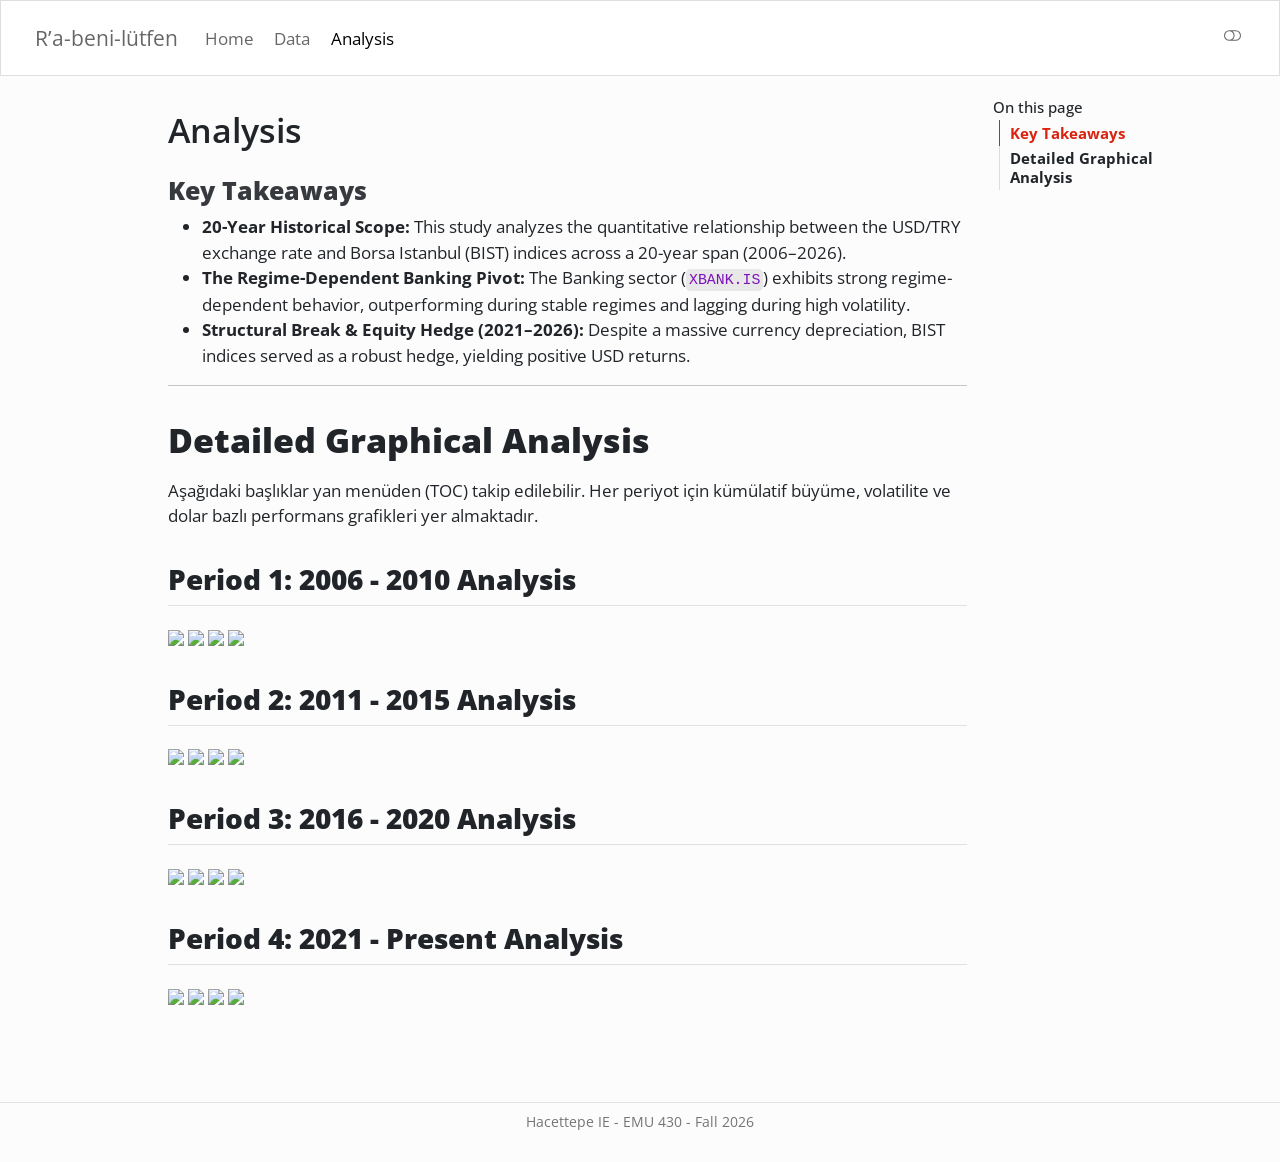
==== commit f27c9590: "submit" ====
--- a/docs/analysis.html
+++ b/docs/analysis.html
@@ -331,23 +331,23 @@
 </ul>
 <hr>
 </section>
-<section id="detailed-graphical-analysis" class="level2">
-<h2 class="anchored" data-anchor-id="detailed-graphical-analysis"><strong>Detailed Graphical Analysis</strong></h2>
+<section id="detailed-graphical-analysis" class="level1">
+<h1><strong>Detailed Graphical Analysis</strong></h1>
 <p>Aşağıdaki başlıklar yan menüden (TOC) takip edilebilir. Her periyot için kümülatif büyüme, volatilite ve dolar bazlı performans grafikleri yer almaktadır.</p>
-<section id="period-1-2006---2010-analysis" class="level3">
-<h3 class="anchored" data-anchor-id="period-1-2006---2010-analysis"><strong>Period 1: 2006 - 2010 Analysis</strong></h3>
+<section id="period-1-2006---2010-analysis" class="level2">
+<h2 class="anchored" data-anchor-id="period-1-2006---2010-analysis"><strong>Period 1: 2006 - 2010 Analysis</strong></h2>
 <p><img src="https://raw.githubusercontent.com/emu-hacettepe-analytics/emu430-fall2024-team-r-a-beni-lutfen/124ea0b01e459faf8931b2e927e05da9a08005df/docs/grafik1.jpeg" width="100%"> <img src="https://raw.githubusercontent.com/emu-hacettepe-analytics/emu430-fall2024-team-r-a-beni-lutfen/124ea0b01e459faf8931b2e927e05da9a08005df/docs/grafik2.jpeg" width="100%"> <img src="https://raw.githubusercontent.com/emu-hacettepe-analytics/emu430-fall2024-team-r-a-beni-lutfen/124ea0b01e459faf8931b2e927e05da9a08005df/docs/grafik3.jpeg" width="100%"> <img src="https://raw.githubusercontent.com/emu-hacettepe-analytics/emu430-fall2024-team-r-a-beni-lutfen/124ea0b01e459faf8931b2e927e05da9a08005df/docs/grafik4.jpeg" width="100%"></p>
 </section>
-<section id="period-2-2011---2015-analysis" class="level3">
-<h3 class="anchored" data-anchor-id="period-2-2011---2015-analysis"><strong>Period 2: 2011 - 2015 Analysis</strong></h3>
+<section id="period-2-2011---2015-analysis" class="level2">
+<h2 class="anchored" data-anchor-id="period-2-2011---2015-analysis"><strong>Period 2: 2011 - 2015 Analysis</strong></h2>
 <p><img src="https://raw.githubusercontent.com/emu-hacettepe-analytics/emu430-fall2024-team-r-a-beni-lutfen/124ea0b01e459faf8931b2e927e05da9a08005df/docs/grafik5.jpeg" width="100%"> <img src="https://raw.githubusercontent.com/emu-hacettepe-analytics/emu430-fall2024-team-r-a-beni-lutfen/124ea0b01e459faf8931b2e927e05da9a08005df/docs/grafik6.jpeg" width="100%"> <img src="https://raw.githubusercontent.com/emu-hacettepe-analytics/emu430-fall2024-team-r-a-beni-lutfen/124ea0b01e459faf8931b2e927e05da9a08005df/docs/grafik7.jpeg" width="100%"> <img src="https://raw.githubusercontent.com/emu-hacettepe-analytics/emu430-fall2024-team-r-a-beni-lutfen/124ea0b01e459faf8931b2e927e05da9a08005df/docs/grafik8.jpeg" width="100%"></p>
 </section>
-<section id="period-3-2016---2020-analysis" class="level3">
-<h3 class="anchored" data-anchor-id="period-3-2016---2020-analysis"><strong>Period 3: 2016 - 2020 Analysis</strong></h3>
+<section id="period-3-2016---2020-analysis" class="level2">
+<h2 class="anchored" data-anchor-id="period-3-2016---2020-analysis"><strong>Period 3: 2016 - 2020 Analysis</strong></h2>
 <p><img src="https://raw.githubusercontent.com/emu-hacettepe-analytics/emu430-fall2024-team-r-a-beni-lutfen/124ea0b01e459faf8931b2e927e05da9a08005df/docs/grafik9.jpeg" width="100%"> <img src="https://raw.githubusercontent.com/emu-hacettepe-analytics/emu430-fall2024-team-r-a-beni-lutfen/124ea0b01e459faf8931b2e927e05da9a08005df/docs/grafik10.jpeg" width="100%"> <img src="https://raw.githubusercontent.com/emu-hacettepe-analytics/emu430-fall2024-team-r-a-beni-lutfen/124ea0b01e459faf8931b2e927e05da9a08005df/docs/grafik11.jpeg" width="100%"> <img src="https://raw.githubusercontent.com/emu-hacettepe-analytics/emu430-fall2024-team-r-a-beni-lutfen/124ea0b01e459faf8931b2e927e05da9a08005df/docs/grafik12.jpeg" width="100%"></p>
 </section>
-<section id="period-4-2021---present-analysis" class="level3">
-<h3 class="anchored" data-anchor-id="period-4-2021---present-analysis"><strong>Period 4: 2021 - Present Analysis</strong></h3>
+<section id="period-4-2021---present-analysis" class="level2">
+<h2 class="anchored" data-anchor-id="period-4-2021---present-analysis"><strong>Period 4: 2021 - Present Analysis</strong></h2>
 <p><img src="https://raw.githubusercontent.com/emu-hacettepe-analytics/emu430-fall2024-team-r-a-beni-lutfen/124ea0b01e459faf8931b2e927e05da9a08005df/docs/grafik13.jpeg" width="100%"> <img src="https://raw.githubusercontent.com/emu-hacettepe-analytics/emu430-fall2024-team-r-a-beni-lutfen/124ea0b01e459faf8931b2e927e05da9a08005df/docs/grafik14.jpeg" width="100%"> <img src="https://raw.githubusercontent.com/emu-hacettepe-analytics/emu430-fall2024-team-r-a-beni-lutfen/124ea0b01e459faf8931b2e927e05da9a08005df/docs/grafik15.jpeg" width="100%"> <img src="https://raw.githubusercontent.com/emu-hacettepe-analytics/emu430-fall2024-team-r-a-beni-lutfen/124ea0b01e459faf8931b2e927e05da9a08005df/docs/grafik16.jpeg" width="100%"></p>
 
 
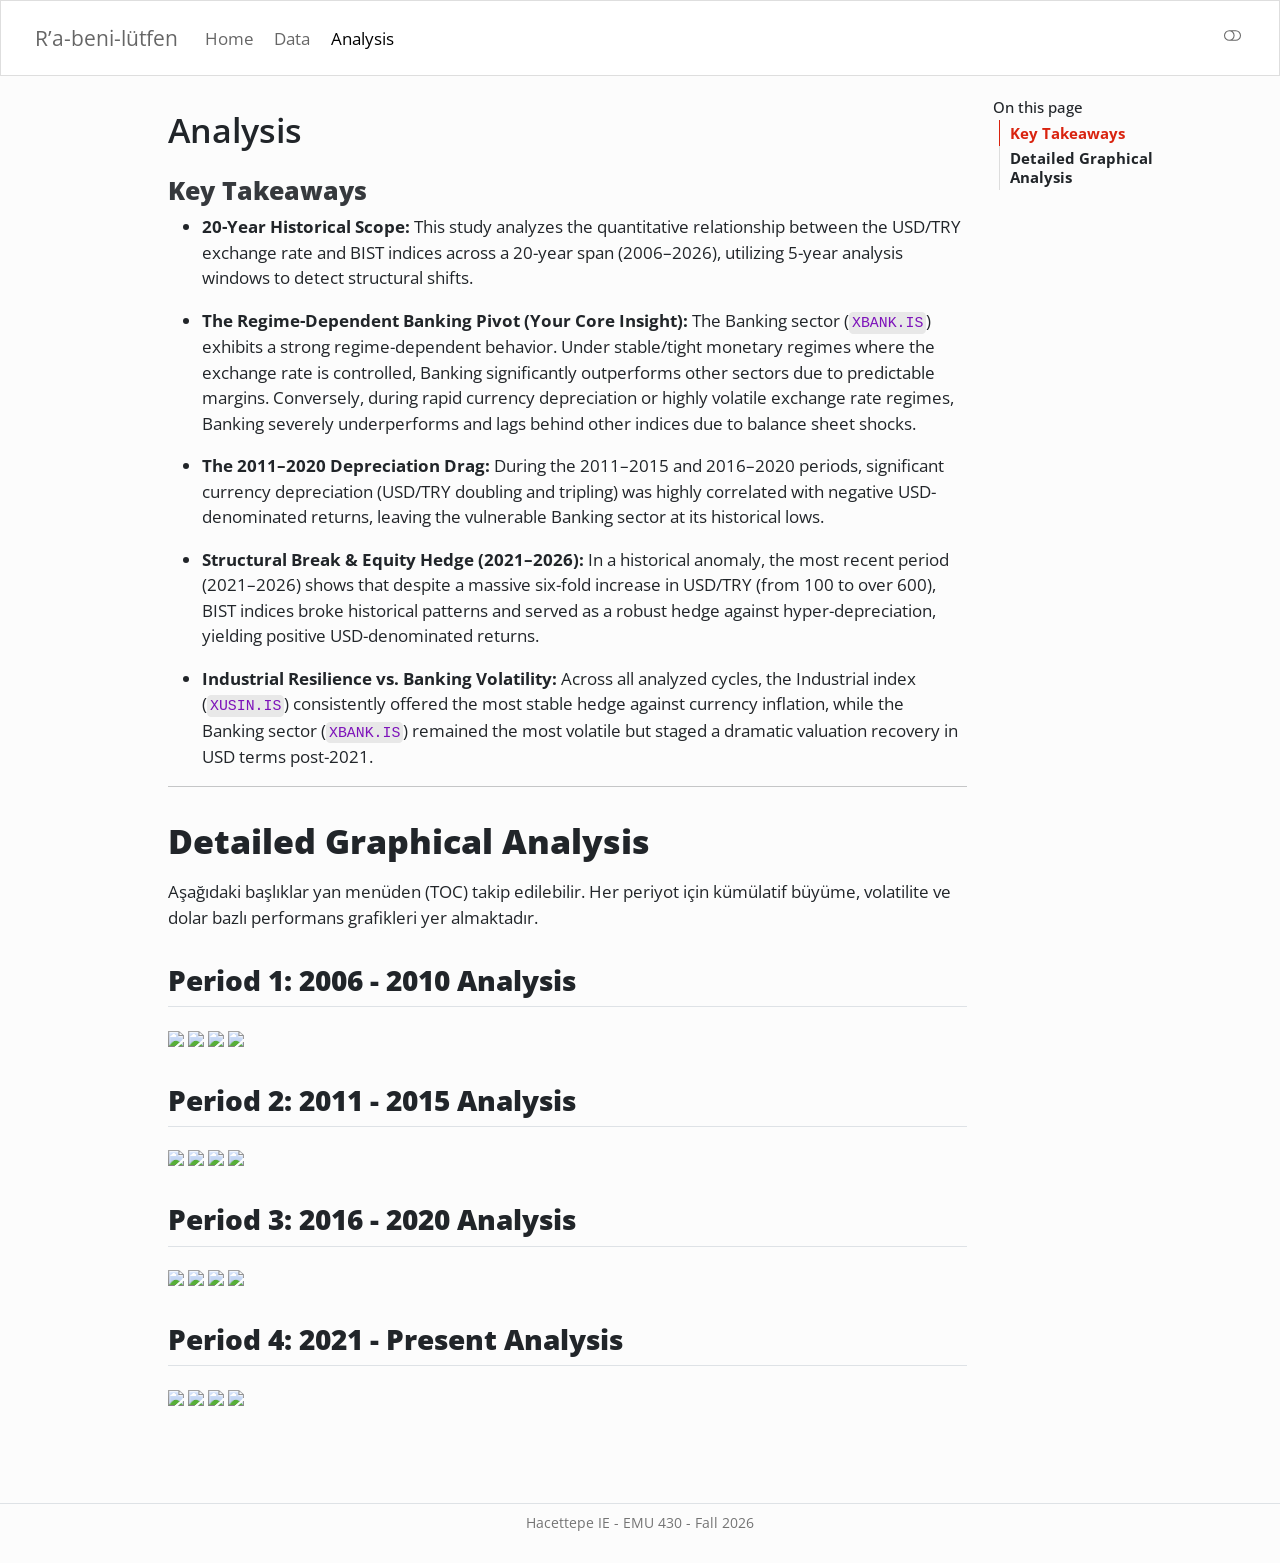
==== commit 9a388c0a: "s" ====
--- a/docs/analysis.html
+++ b/docs/analysis.html
@@ -325,9 +325,11 @@
 <section id="key-takeaways" class="level3">
 <h3 class="anchored" data-anchor-id="key-takeaways"><strong>Key Takeaways</strong></h3>
 <ul>
-<li><strong>20-Year Historical Scope:</strong> This study analyzes the quantitative relationship between the USD/TRY exchange rate and Borsa Istanbul (BIST) indices across a 20-year span (2006–2026).</li>
-<li><strong>The Regime-Dependent Banking Pivot:</strong> The Banking sector (<code>XBANK.IS</code>) exhibits strong regime-dependent behavior, outperforming during stable regimes and lagging during high volatility.</li>
-<li><strong>Structural Break &amp; Equity Hedge (2021–2026):</strong> Despite a massive currency depreciation, BIST indices served as a robust hedge, yielding positive USD returns.</li>
+<li><p><strong>20-Year Historical Scope:</strong> This study analyzes the quantitative relationship between the USD/TRY exchange rate and BIST indices across a 20-year span (2006–2026), utilizing 5-year analysis windows to detect structural shifts.</p></li>
+<li><p><strong>The Regime-Dependent Banking Pivot (Your Core Insight):</strong> The Banking sector (<code>XBANK.IS</code>) exhibits a strong regime-dependent behavior. Under stable/tight monetary regimes where the exchange rate is controlled, Banking significantly outperforms other sectors due to predictable margins. Conversely, during rapid currency depreciation or highly volatile exchange rate regimes, Banking severely underperforms and lags behind other indices due to balance sheet shocks.</p></li>
+<li><p><strong>The 2011–2020 Depreciation Drag:</strong> During the 2011–2015 and 2016–2020 periods, significant currency depreciation (USD/TRY doubling and tripling) was highly correlated with negative USD-denominated returns, leaving the vulnerable Banking sector at its historical lows.</p></li>
+<li><p><strong>Structural Break &amp; Equity Hedge (2021–2026):</strong> In a historical anomaly, the most recent period (2021–2026) shows that despite a massive six-fold increase in USD/TRY (from 100 to over 600), BIST indices broke historical patterns and served as a robust hedge against hyper-depreciation, yielding positive USD-denominated returns.</p></li>
+<li><p><strong>Industrial Resilience vs.&nbsp;Banking Volatility:</strong> Across all analyzed cycles, the Industrial index (<code>XUSIN.IS</code>) consistently offered the most stable hedge against currency inflation, while the Banking sector (<code>XBANK.IS</code>) remained the most volatile but staged a dramatic valuation recovery in USD terms post-2021.</p></li>
 </ul>
 <hr>
 </section>
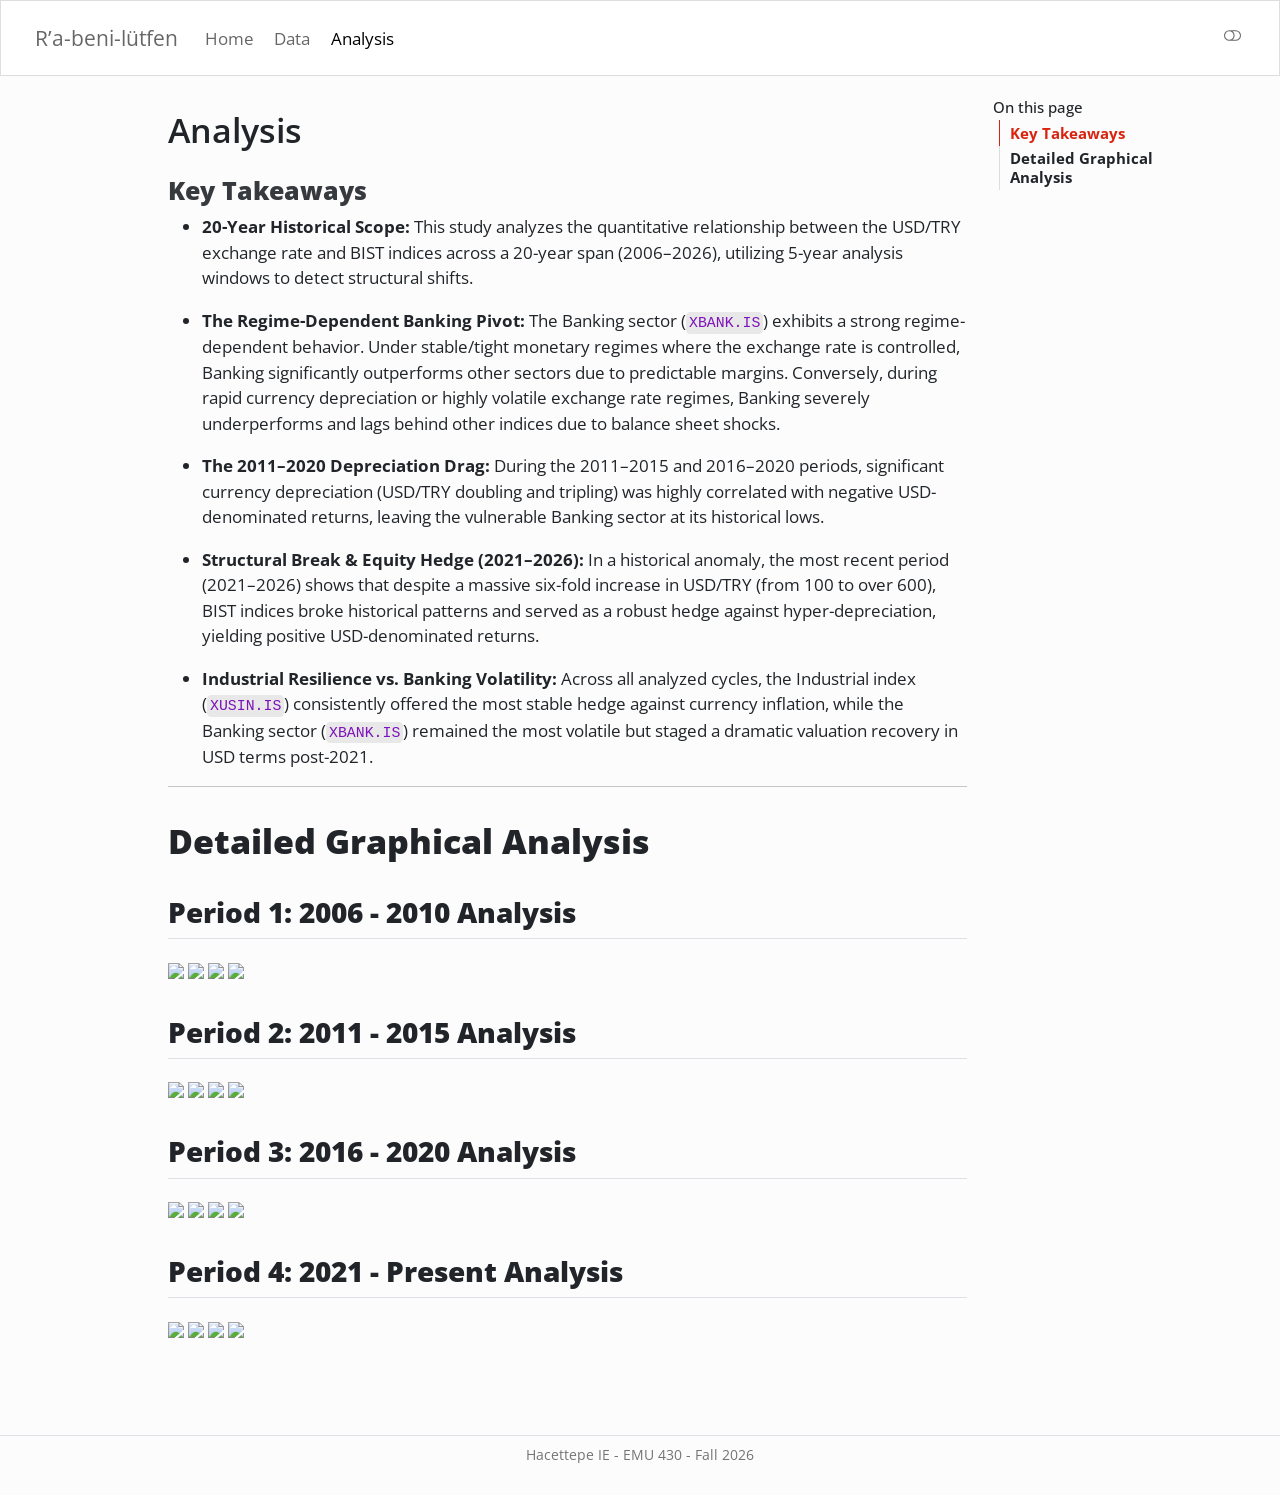
==== commit f9441971: "s" ====
--- a/docs/analysis.html
+++ b/docs/analysis.html
@@ -326,7 +326,7 @@
 <h3 class="anchored" data-anchor-id="key-takeaways"><strong>Key Takeaways</strong></h3>
 <ul>
 <li><p><strong>20-Year Historical Scope:</strong> This study analyzes the quantitative relationship between the USD/TRY exchange rate and BIST indices across a 20-year span (2006–2026), utilizing 5-year analysis windows to detect structural shifts.</p></li>
-<li><p><strong>The Regime-Dependent Banking Pivot (Your Core Insight):</strong> The Banking sector (<code>XBANK.IS</code>) exhibits a strong regime-dependent behavior. Under stable/tight monetary regimes where the exchange rate is controlled, Banking significantly outperforms other sectors due to predictable margins. Conversely, during rapid currency depreciation or highly volatile exchange rate regimes, Banking severely underperforms and lags behind other indices due to balance sheet shocks.</p></li>
+<li><p><strong>The Regime-Dependent Banking Pivot:</strong> The Banking sector (<code>XBANK.IS</code>) exhibits a strong regime-dependent behavior. Under stable/tight monetary regimes where the exchange rate is controlled, Banking significantly outperforms other sectors due to predictable margins. Conversely, during rapid currency depreciation or highly volatile exchange rate regimes, Banking severely underperforms and lags behind other indices due to balance sheet shocks.</p></li>
 <li><p><strong>The 2011–2020 Depreciation Drag:</strong> During the 2011–2015 and 2016–2020 periods, significant currency depreciation (USD/TRY doubling and tripling) was highly correlated with negative USD-denominated returns, leaving the vulnerable Banking sector at its historical lows.</p></li>
 <li><p><strong>Structural Break &amp; Equity Hedge (2021–2026):</strong> In a historical anomaly, the most recent period (2021–2026) shows that despite a massive six-fold increase in USD/TRY (from 100 to over 600), BIST indices broke historical patterns and served as a robust hedge against hyper-depreciation, yielding positive USD-denominated returns.</p></li>
 <li><p><strong>Industrial Resilience vs.&nbsp;Banking Volatility:</strong> Across all analyzed cycles, the Industrial index (<code>XUSIN.IS</code>) consistently offered the most stable hedge against currency inflation, while the Banking sector (<code>XBANK.IS</code>) remained the most volatile but staged a dramatic valuation recovery in USD terms post-2021.</p></li>
@@ -335,7 +335,6 @@
 </section>
 <section id="detailed-graphical-analysis" class="level1">
 <h1><strong>Detailed Graphical Analysis</strong></h1>
-<p>Aşağıdaki başlıklar yan menüden (TOC) takip edilebilir. Her periyot için kümülatif büyüme, volatilite ve dolar bazlı performans grafikleri yer almaktadır.</p>
 <section id="period-1-2006---2010-analysis" class="level2">
 <h2 class="anchored" data-anchor-id="period-1-2006---2010-analysis"><strong>Period 1: 2006 - 2010 Analysis</strong></h2>
 <p><img src="https://raw.githubusercontent.com/emu-hacettepe-analytics/emu430-fall2024-team-r-a-beni-lutfen/124ea0b01e459faf8931b2e927e05da9a08005df/docs/grafik1.jpeg" width="100%"> <img src="https://raw.githubusercontent.com/emu-hacettepe-analytics/emu430-fall2024-team-r-a-beni-lutfen/124ea0b01e459faf8931b2e927e05da9a08005df/docs/grafik2.jpeg" width="100%"> <img src="https://raw.githubusercontent.com/emu-hacettepe-analytics/emu430-fall2024-team-r-a-beni-lutfen/124ea0b01e459faf8931b2e927e05da9a08005df/docs/grafik3.jpeg" width="100%"> <img src="https://raw.githubusercontent.com/emu-hacettepe-analytics/emu430-fall2024-team-r-a-beni-lutfen/124ea0b01e459faf8931b2e927e05da9a08005df/docs/grafik4.jpeg" width="100%"></p>
